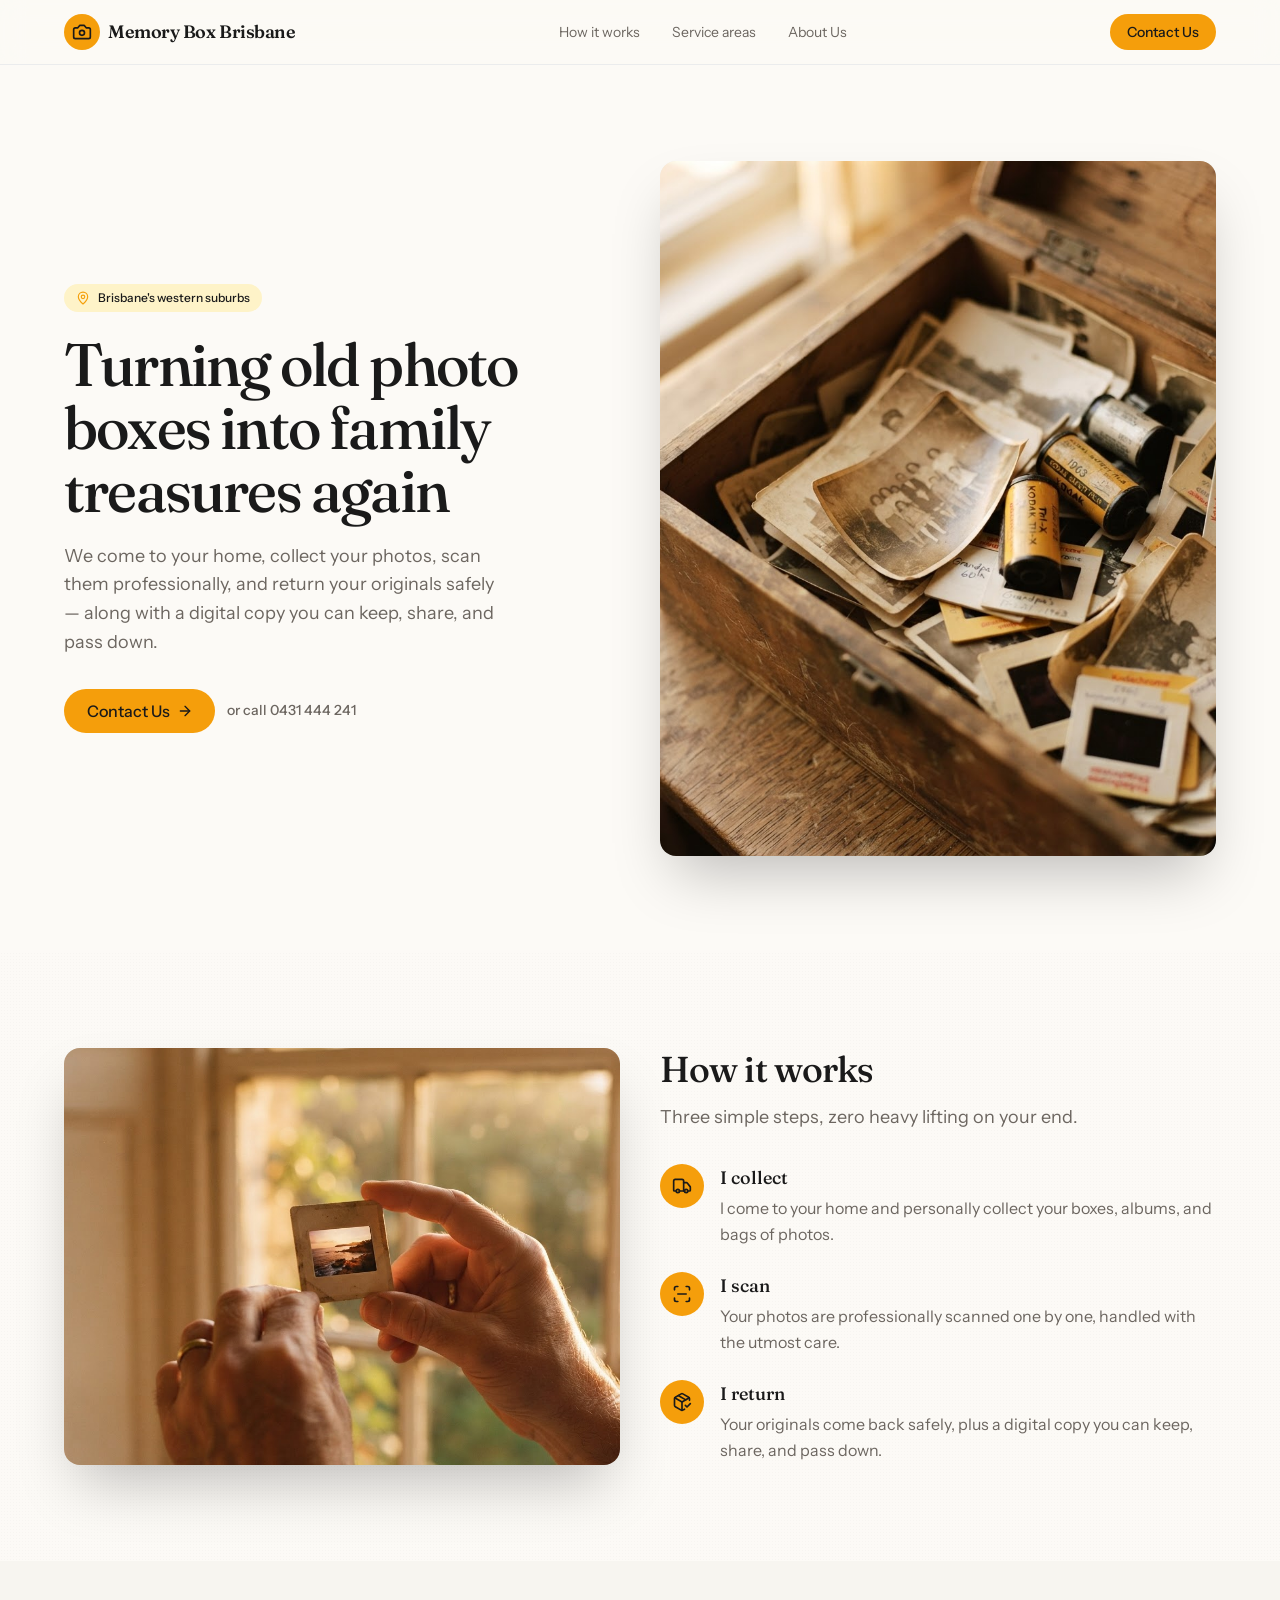
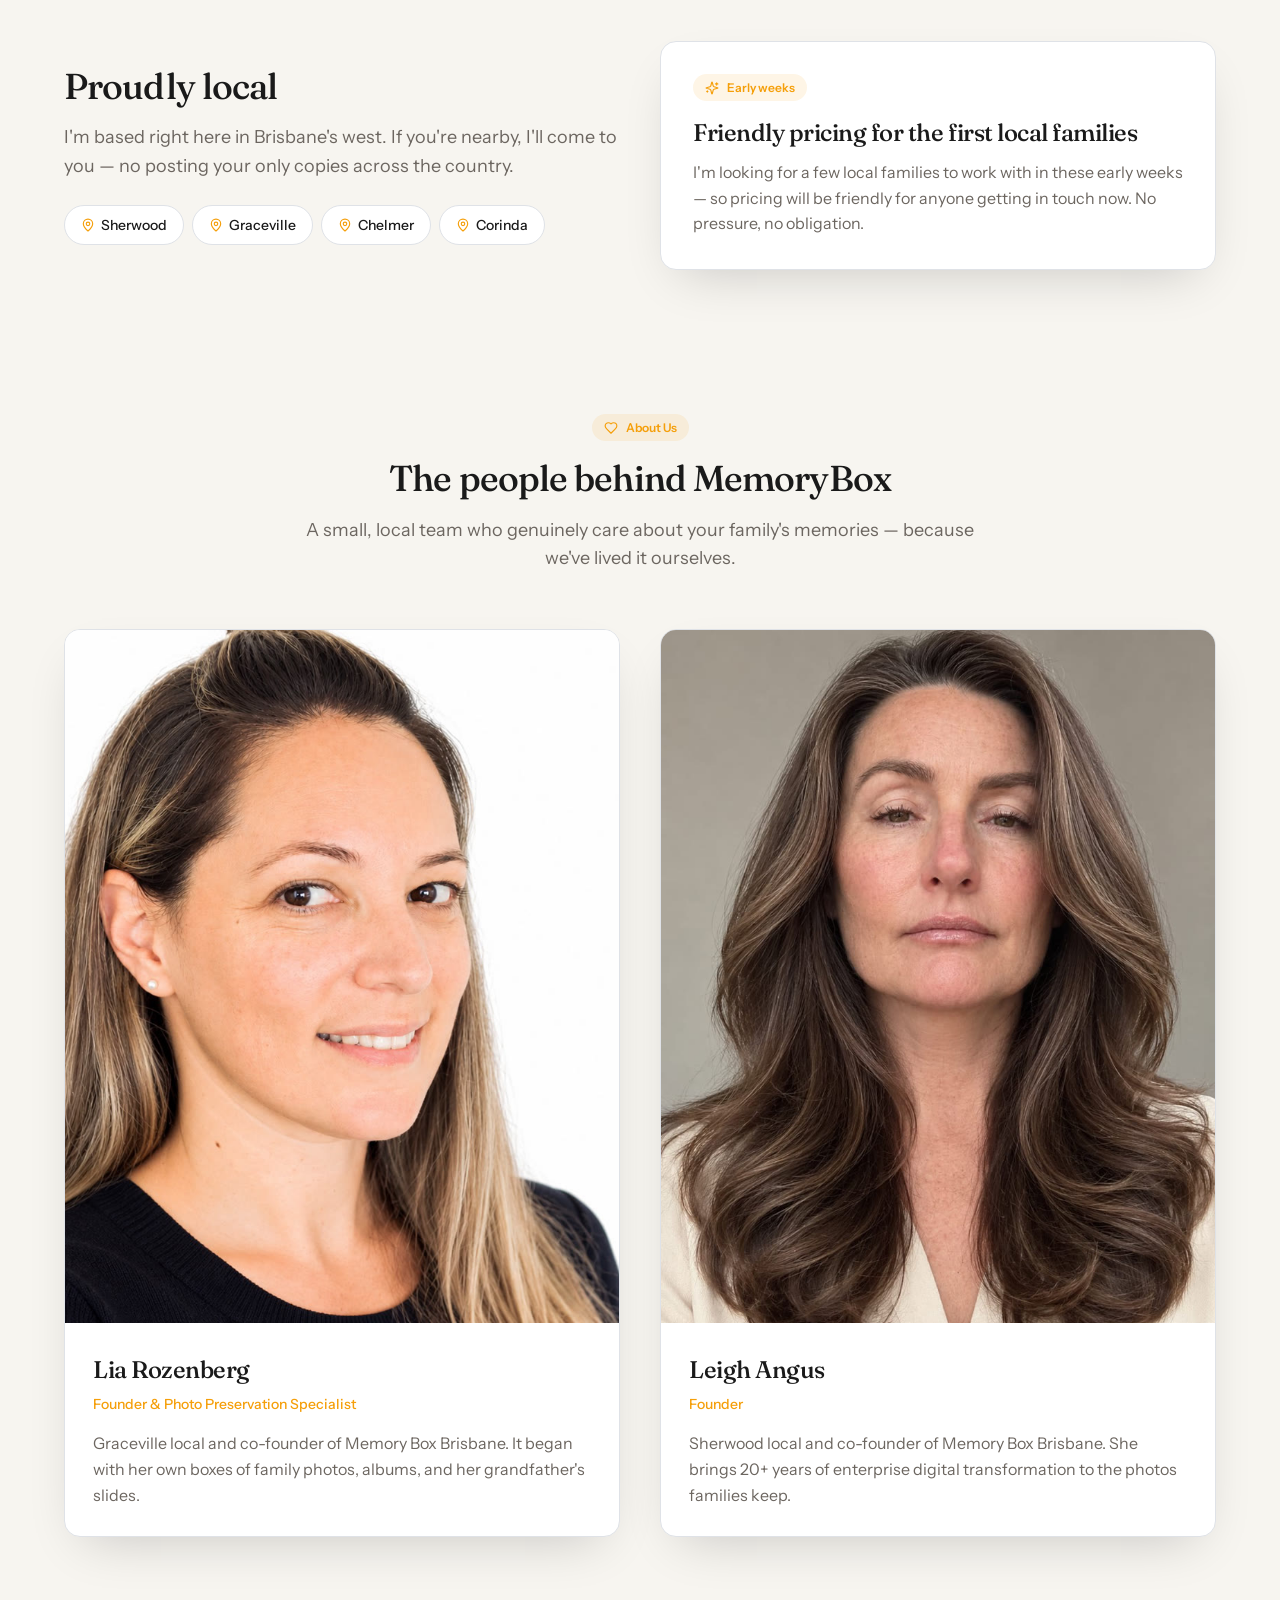
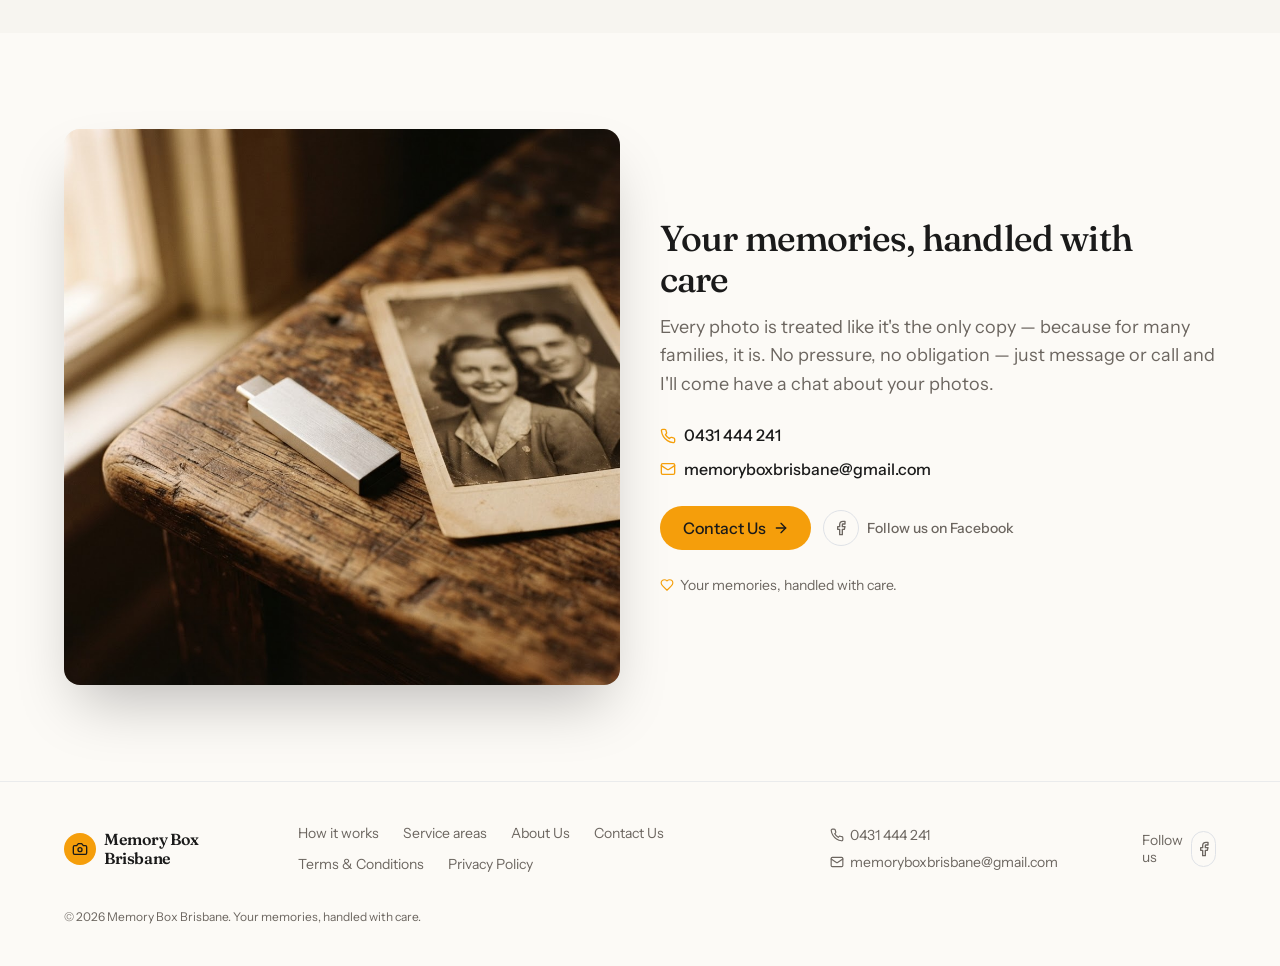
==== index.html @ 3d8a0f03 "Rewrite the founder bios from their earlier stories. Lia stays a Graceville local with her family's " ====
<!DOCTYPE html>
<html lang="en-AU">
<head>
  <meta charset="utf-8">
  <meta name="viewport" content="width=device-width, initial-scale=1">
  <title>Memory Box Brisbane</title>
  <meta name="description" content="Preserve your family history with our professional photo digitisation service. We collect your physical albums and boxes, scan them with care, and return your treasures as high-quality digital files for you to share and pass down.">
  <link rel="canonical" href="https://ofirro1.github.io/memory-box-brisbane/">
  <meta property="og:title" content="Memory Box Brisbane">
  <meta property="og:description" content="Turning old photo boxes into family treasures again. Home collection, professional scanning, and your originals returned safely with a digital copy.">
  <meta property="og:type" content="website">
  <meta property="og:url" content="https://ofirro1.github.io/memory-box-brisbane/">
  <meta property="og:image" content="https://ofirro1.github.io/memory-box-brisbane/images/logo.jpg">
  <meta property="og:site_name" content="Memory Box Brisbane">
  <meta name="twitter:card" content="summary_large_image">
  <meta name="twitter:title" content="Memory Box Brisbane">
  <meta name="twitter:description" content="Turning old photo boxes into family treasures again.">
  <meta name="twitter:image" content="https://ofirro1.github.io/memory-box-brisbane/images/logo.jpg">
  <meta name="theme-color" content="#fbf8f4">
  <link rel="icon" href="images/logo.png" type="image/png">
  <link rel="apple-touch-icon" href="images/logo.png">
  <link rel="preconnect" href="https://fonts.googleapis.com">
  <link rel="preconnect" href="https://fonts.gstatic.com" crossorigin>
  <link href="https://fonts.googleapis.com/css2?family=Fraunces:opsz,wght@9..144,400;9..144,500;9..144,600;9..144,700&family=Instrument+Sans:wght@400;500;600;700&display=swap" rel="stylesheet">
  <link rel="stylesheet" href="css/styles.css">
  <script type="application/ld+json">
  {
    "@context": "https://schema.org",
    "@type": "LocalBusiness",
    "name": "Memory Box Brisbane",
    "description": "Professional photo digitisation with home collection across Brisbane's west.",
    "url": "https://ofirro1.github.io/memory-box-brisbane/",
    "image": "https://ofirro1.github.io/memory-box-brisbane/images/logo.jpg",
    "logo": "https://ofirro1.github.io/memory-box-brisbane/images/logo.png",
    "email": "memoryboxbrisbane@gmail.com",
    "telephone": "+61431444241",
    "areaServed": ["Sherwood", "Graceville", "Chelmer", "Corinda"],
    "address": {
      "@type": "PostalAddress",
      "addressLocality": "Graceville",
      "addressRegion": "QLD",
      "addressCountry": "AU"
    },
    "founder": {
      "@type": "Person",
      "name": "Lia Rozenberg"
    }
  }
  </script>
</head>
<body>
  <a class="skip-link" href="#main">Skip to content</a>
  <header class="site-header">
    <div class="wrap header-inner">
      <a class="brand" href="./">
        <span class="brand-mark">
          <svg class="icon icon-md" aria-hidden="true"><use href="icons.svg#i-camera"></use></svg>
        </span>
        Memory Box Brisbane
      </a>
      <nav class="nav-desktop" aria-label="Primary">
        <a href="#how-it-works">How it works</a>
        <a href="#areas">Service areas</a>
        <a href="#about">About Us</a>
      </nav>
      <div class="header-actions">
        <a class="btn btn-primary btn-sm header-cta" href="mailto:memoryboxbrisbane@gmail.com?subject=I%20want%20to%20know%20more">Contact Us</a>
        <button class="nav-toggle" type="button" data-nav-toggle aria-expanded="false" aria-controls="mobile-nav" aria-label="Toggle menu">
          <svg class="icon icon-md" data-icon-menu aria-hidden="true"><use href="icons.svg#i-menu"></use></svg>
          <svg class="icon icon-md" data-icon-close aria-hidden="true"><use href="icons.svg#i-x"></use></svg>
        </button>
      </div>
    </div>
    <div class="mobile-nav" id="mobile-nav" data-nav-panel hidden>
      <a href="#how-it-works">How it works</a>
      <a href="#areas">Service areas</a>
      <a href="#about">About Us</a>
      <a class="btn btn-primary btn-sm" href="mailto:memoryboxbrisbane@gmail.com?subject=I%20want%20to%20know%20more">
        <svg class="icon" aria-hidden="true"><use href="icons.svg#i-mail"></use></svg>
        Contact Us
      </a>
    </div>
  </header>

  <main id="main">
    <section class="hero">
      <div class="wrap hero-grid">
        <div>
          <span class="pill">
            <svg class="icon icon-xs" aria-hidden="true"><use href="icons.svg#i-mappin"></use></svg>
            Brisbane's western suburbs
          </span>
          <h1>Turning old photo boxes into family treasures again</h1>
          <p class="lede">We come to your home, collect your photos, scan them professionally, and return your originals safely — along with a digital copy you can keep, share, and pass down.</p>
          <div class="inline-actions">
            <a class="btn btn-primary btn-lg" href="mailto:memoryboxbrisbane@gmail.com?subject=I%20want%20to%20know%20more">
              Contact Us
              <svg class="icon" aria-hidden="true"><use href="icons.svg#i-arrowright"></use></svg>
            </a>
            <a class="text-link" href="tel:0431444241">or call 0431 444 241</a>
          </div>
        </div>
        <div class="photo-frame ratio-4-5">
          <img src="images/hero.jpg" alt="A wooden box of vintage photographs bathed in warm morning light" width="1024" height="1280">
        </div>
      </div>
    </section>

    <section class="how" id="how-it-works">
      <div class="wrap split">
        <div class="photo-frame ratio-4-3 how-photo">
          <img src="images/scan.jpg" alt="Hands carefully lifting a 35mm slide toward a sunlit window" width="1024" height="768">
        </div>
        <div class="how-copy">
          <h2 class="section-title">How it works</h2>
          <p class="section-lead">Three simple steps, zero heavy lifting on your end.</p>
          <ol class="steps">
            <li>
              <span class="step-icon"><svg class="icon icon-md" aria-hidden="true"><use href="icons.svg#i-truck"></use></svg></span>
              <div>
                <p class="step-title">I collect</p>
                <p class="step-text">I come to your home and personally collect your boxes, albums, and bags of photos.</p>
              </div>
            </li>
            <li>
              <span class="step-icon"><svg class="icon icon-md" aria-hidden="true"><use href="icons.svg#i-scanline"></use></svg></span>
              <div>
                <p class="step-title">I scan</p>
                <p class="step-text">Your photos are professionally scanned one by one, handled with the utmost care.</p>
              </div>
            </li>
            <li>
              <span class="step-icon"><svg class="icon icon-md" aria-hidden="true"><use href="icons.svg#i-packagecheck"></use></svg></span>
              <div>
                <p class="step-title">I return</p>
                <p class="step-text">Your originals come back safely, plus a digital copy you can keep, share, and pass down.</p>
              </div>
            </li>
          </ol>
        </div>
      </div>
    </section>

    <section class="band" id="areas">
      <div class="wrap local-grid">
        <div class="local-copy">
          <h2 class="section-title">Proudly local</h2>
          <p class="section-lead">I'm based right here in Brisbane's west. If you're nearby, I'll come to you — no posting your only copies across the country.</p>
          <div class="chips">
            <span class="chip"><svg class="icon icon-xs" aria-hidden="true"><use href="icons.svg#i-mappin"></use></svg> Sherwood</span>
            <span class="chip"><svg class="icon icon-xs" aria-hidden="true"><use href="icons.svg#i-mappin"></use></svg> Graceville</span>
            <span class="chip"><svg class="icon icon-xs" aria-hidden="true"><use href="icons.svg#i-mappin"></use></svg> Chelmer</span>
            <span class="chip"><svg class="icon icon-xs" aria-hidden="true"><use href="icons.svg#i-mappin"></use></svg> Corinda</span>
          </div>
        </div>
        <aside class="price-card">
          <span class="pill pill-soft">
            <svg class="icon icon-xs" aria-hidden="true"><use href="icons.svg#i-sparkles"></use></svg>
            Early weeks
          </span>
          <h3>Friendly pricing for the first local families</h3>
          <p>I'm looking for a few local families to work with in these early weeks — so pricing will be friendly for anyone getting in touch now. No pressure, no obligation.</p>
        </aside>
      </div>
    </section>

    <section class="band about" id="about">
      <div class="wrap">
        <div class="about-intro">
          <span class="pill pill-soft">
            <svg class="icon icon-xs" aria-hidden="true"><use href="icons.svg#i-heart"></use></svg>
            About Us
          </span>
          <h2 class="section-title">The people behind MemoryBox</h2>
          <p class="section-lead">A small, local team who genuinely care about your family's memories — because we've lived it ourselves.</p>
        </div>
        <div class="team">
          <article class="person">
            <div class="person-photo">
              <img src="images/lia.jpg" alt="Portrait of Lia Rozenberg" width="1200" height="912">
            </div>
            <div class="person-body">
              <h3>Lia Rozenberg</h3>
              <p class="person-role">Founder &amp; Photo Preservation Specialist</p>
              <div class="person-bio">
                <p>Graceville local and co-founder of Memory Box Brisbane. It began with her own boxes of family photos, albums, and her grandfather's slides.</p>
              </div>
            </div>
          </article>
          <article class="person">
            <div class="person-photo">
              <img src="images/leigh.jpg" alt="Portrait of Leigh Angus" width="800" height="1067">
            </div>
            <div class="person-body">
              <h3>Leigh Angus</h3>
              <p class="person-role">Founder</p>
              <div class="person-bio">
                <p>Sherwood local and co-founder of Memory Box Brisbane. She brings 20+ years of enterprise digital transformation to the photos families keep.</p>
              </div>
            </div>
          </article>
        </div>
      </div>
    </section>

    <section class="contact" id="contact">
      <div class="wrap split">
        <div class="photo-frame ratio-1 how-photo">
          <img src="images/usb.jpg" alt="A modern USB drive resting beside an old black-and-white portrait" width="1024" height="1024">
        </div>
        <div class="how-copy">
          <h2 class="section-title">Your memories, handled with care</h2>
          <p class="section-lead">Every photo is treated like it's the only copy — because for many families, it is. No pressure, no obligation — just message or call and I'll come have a chat about your photos.</p>
          <div class="contact-lines">
            <a href="tel:0431444241">
              <svg class="icon" aria-hidden="true"><use href="icons.svg#i-phone"></use></svg>
              0431 444 241
            </a>
            <a href="mailto:memoryboxbrisbane@gmail.com?subject=I%20want%20to%20know%20more">
              <svg class="icon" aria-hidden="true"><use href="icons.svg#i-mail"></use></svg>
              memoryboxbrisbane@gmail.com
            </a>
          </div>
          <div class="inline-actions contact-actions">
            <a class="btn btn-primary btn-lg" href="mailto:memoryboxbrisbane@gmail.com?subject=I%20want%20to%20know%20more">
              Contact Us
              <svg class="icon" aria-hidden="true"><use href="icons.svg#i-arrowright"></use></svg>
            </a>
            <a class="fb-link" href="https://www.facebook.com/profile.php?id=61593929076750" target="_blank" rel="noopener noreferrer">
              <span class="icon-btn" aria-hidden="true">
                <svg class="icon" aria-hidden="true"><use href="icons.svg#i-facebook"></use></svg>
              </span>
              Follow us on Facebook
            </a>
          </div>
          <p class="fine">
            <svg class="icon icon-xs" aria-hidden="true"><use href="icons.svg#i-heart"></use></svg>
            Your memories, handled with care.
          </p>
        </div>
      </div>
    </section>
  </main>

  <footer class="site-footer">
    <div class="wrap">
      <div class="footer-row">
        <a class="brand footer-brand" href="./">
          <span class="brand-mark sm">
            <svg class="icon" aria-hidden="true"><use href="icons.svg#i-camera"></use></svg>
          </span>
          <span class="brand-name">Memory Box Brisbane</span>
        </a>
        <nav class="footer-links" aria-label="Footer">
          <a href="#how-it-works">How it works</a>
          <a href="#areas">Service areas</a>
          <a href="#about">About Us</a>
          <a href="mailto:memoryboxbrisbane@gmail.com?subject=I%20want%20to%20know%20more">Contact Us</a>
          <a href="terms/">Terms &amp; Conditions</a>
          <a href="privacy/">Privacy Policy</a>
        </nav>
        <div class="footer-contact">
          <a href="tel:0431444241">
            <svg class="icon icon-xs" aria-hidden="true"><use href="icons.svg#i-phone"></use></svg>
            0431 444 241
          </a>
          <a href="mailto:memoryboxbrisbane@gmail.com?subject=I%20want%20to%20know%20more">
            <svg class="icon icon-xs" aria-hidden="true"><use href="icons.svg#i-mail"></use></svg>
            memoryboxbrisbane@gmail.com
          </a>
        </div>
        <div class="follow">
          <span>Follow us</span>
          <a class="icon-btn" href="https://www.facebook.com/profile.php?id=61593929076750" target="_blank" rel="noopener noreferrer" aria-label="Follow us on Facebook">
            <svg class="icon" aria-hidden="true"><use href="icons.svg#i-facebook"></use></svg>
          </a>
        </div>
      </div>
      <p class="copy">© <span id="year">2026</span> Memory Box Brisbane. Your memories, handled with care.</p>
    </div>
  </footer>

  <div class="mobile-bar">
    <div class="mobile-bar-inner">
      <a class="btn btn-call" href="tel:0431444241">
        <svg class="icon" aria-hidden="true"><use href="icons.svg#i-phone"></use></svg>
        Call
      </a>
      <a class="btn btn-primary" href="mailto:memoryboxbrisbane@gmail.com?subject=I%20want%20to%20know%20more">
        <svg class="icon" aria-hidden="true"><use href="icons.svg#i-mail"></use></svg>
        Contact Us
      </a>
    </div>
  </div>
  <script src="js/site.js"></script>
  <script>
    document.getElementById("year").textContent = new Date().getFullYear();
  </script>
</body>
</html>
---- css/styles.css ----
/* Memory Box Brisbane — static styles matched to the live site tokens. */

:root {
  --background: 40 33% 97.6%;
  --foreground: 0 0% 10%;
  --card: 0 0% 100%;
  --card-foreground: 0 0% 10%;
  --primary: 38 92% 50%;
  --primary-foreground: 0 0% 10%;
  --secondary: 40 25% 93%;
  --secondary-foreground: 0 0% 10%;
  --muted: 40 25% 93%;
  --muted-foreground: 30 6% 40%;
  --accent: 48 96% 89%;
  --accent-foreground: 0 0% 10%;
  --border: 220 14% 89%;
  --input: 220 14% 89%;
  --ring: 38 92% 50%;
  --radius: 0.75rem;
  --font-heading: "Fraunces", ui-serif, Georgia, serif;
  --font-body: "Instrument Sans", ui-sans-serif, system-ui, sans-serif;
  --shadow-photo: 0 30px 60px -15px rgba(0, 0, 0, 0.25);
  --shadow-card: 0 20px 50px -20px rgba(0, 0, 0, 0.2);
  --header-h: 4rem;
  --bar-h: 4.25rem;
  color-scheme: light;
}

*,
*::before,
*::after {
  box-sizing: border-box;
}

[hidden] {
  display: none !important;
}

html {
  scroll-behavior: smooth;
}

body {
  margin: 0;
  min-height: 100vh;
  background: #fcfaf6;
  color: hsl(var(--foreground));
  font-family: var(--font-body);
  font-size: 1rem;
  line-height: 1.6;
  -webkit-font-smoothing: antialiased;
  text-rendering: optimizeLegibility;
}

img {
  max-width: 100%;
  display: block;
}

button,
input,
select,
textarea {
  font: inherit;
  color: inherit;
}

a {
  color: inherit;
}

h1,
h2,
h3,
p {
  margin: 0;
}

.skip-link {
  position: absolute;
  left: 1rem;
  top: -4rem;
  z-index: 80;
  background: hsl(var(--primary));
  color: hsl(var(--primary-foreground));
  padding: 0.5rem 1rem;
  border-radius: 999px;
  text-decoration: none;
}

.skip-link:focus {
  top: 0.75rem;
}

.wrap {
  width: min(72rem, calc(100% - 2.5rem));
  margin-inline: auto;
}

.wrap-narrow {
  width: min(42rem, calc(100% - 2.5rem));
  margin-inline: auto;
}

.wrap-legal {
  width: min(48rem, calc(100% - 2.5rem));
  margin-inline: auto;
}

.heading {
  font-family: var(--font-heading);
  font-weight: 500;
  letter-spacing: -0.025em;
  line-height: 1.15;
}

.muted {
  color: hsl(var(--muted-foreground));
}

.icon {
  width: 1rem;
  height: 1rem;
  display: block;
  flex: none;
  overflow: visible;
}

.icon-xs { width: 0.875rem; height: 0.875rem; }
.icon-sm { width: 1rem; height: 1rem; }
.icon-md { width: 1.25rem; height: 1.25rem; }

/* Header */

.site-header {
  position: sticky;
  top: 0;
  z-index: 40;
  border-bottom: 1px solid hsl(var(--border) / 0.6);
  background: rgba(252, 250, 246, 0.8);
  backdrop-filter: blur(12px);
  -webkit-backdrop-filter: blur(12px);
}

.header-inner {
  height: var(--header-h);
  display: flex;
  align-items: center;
  justify-content: space-between;
  gap: 1rem;
}

.brand {
  display: inline-flex;
  align-items: center;
  gap: 0.5rem;
  text-decoration: none;
  font-family: var(--font-heading);
  font-weight: 600;
  letter-spacing: -0.025em;
  font-size: 1.125rem;
  line-height: 1;
}

.brand-mark {
  width: 2.25rem;
  height: 2.25rem;
  border-radius: 999px;
  background: #f59e0b;
  color: #1a1a1a;
  display: inline-flex;
  align-items: center;
  justify-content: center;
}

.brand-mark.sm {
  width: 2rem;
  height: 2rem;
}

.nav-desktop {
  display: none;
  align-items: center;
  gap: 2rem;
}

.nav-desktop a,
.footer-links a {
  color: hsl(var(--muted-foreground));
  text-decoration: none;
  font-size: 0.875rem;
  transition: color 0.15s ease;
}

.nav-desktop a:hover,
.footer-links a:hover,
.text-link:hover {
  color: hsl(var(--foreground));
}

.header-actions {
  display: flex;
  align-items: center;
  gap: 0.5rem;
}

.nav-toggle {
  display: inline-flex;
  align-items: center;
  justify-content: center;
  width: 2.5rem;
  height: 2.5rem;
  border: 0;
  background: transparent;
  padding: 0;
  cursor: pointer;
  border-radius: 999px;
}

.nav-toggle:hover {
  background: hsl(var(--secondary));
}

.mobile-nav {
  display: none;
  border-top: 1px solid hsl(var(--border) / 0.6);
  background: #fcfaf6;
  padding: 1rem 1.25rem 1.15rem;
}

.mobile-nav.is-open {
  display: block;
}

.nav-toggle [data-icon-close] {
  display: none;
}

.nav-toggle.is-open [data-icon-menu] {
  display: none;
}

.nav-toggle.is-open [data-icon-close] {
  display: block;
}

.mobile-nav a {
  display: block;
  text-decoration: none;
  font-size: 0.875rem;
  padding: 0.45rem 0;
}

.mobile-nav a.btn {
  display: inline-flex;
  margin-top: 0.35rem;
}

.mobile-nav .btn {
  width: 100%;
  margin-top: 0.55rem;
}

/* Buttons */

.btn {
  display: inline-flex;
  align-items: center;
  justify-content: center;
  gap: 0.45rem;
  border: 1px solid transparent;
  border-radius: 999px;
  text-decoration: none;
  cursor: pointer;
  font-weight: 500;
  line-height: 1;
  white-space: nowrap;
  transition: background-color 0.15s ease, color 0.15s ease, border-color 0.15s ease, opacity 0.15s ease;
}

.btn:focus-visible,
.nav-toggle:focus-visible,
.choice:focus-visible,
.field input:focus-visible,
.field select:focus-visible,
.field textarea:focus-visible,
.text-link:focus-visible,
.icon-btn:focus-visible {
  outline: 2px solid hsl(var(--ring));
  outline-offset: 2px;
}

.btn-primary {
  background: #f59e0b;
  color: #1a1a1a;
}

.btn-primary:hover {
  background: #e8940a;
}

.btn-ghost {
  background: transparent;
  color: hsl(var(--foreground));
}

.btn-ghost:hover {
  background: hsl(var(--accent));
}

.btn-outline {
  background: hsl(var(--card));
  border-color: hsl(var(--border));
}

.btn-outline:hover {
  background: hsl(var(--accent));
}

.btn-sm {
  height: 2.25rem;
  padding: 0 1rem;
  font-size: 0.875rem;
}

.btn-lg {
  height: 3rem;
  padding: 0 1.75rem;
  font-size: 1rem;
}

.btn:disabled {
  opacity: 0.5;
  cursor: not-allowed;
}

.btn-primary:disabled {
  opacity: 1;
  background: #f6d48b;
  color: rgba(26, 26, 26, 0.55);
}

.header-cta {
  display: none;
}

.text-link {
  color: hsl(var(--muted-foreground));
  font-size: 0.875rem;
  font-weight: 500;
  text-decoration: none;
}

.text-link:hover {
  color: hsl(var(--foreground));
}

.inline-actions {
  display: flex;
  flex-wrap: wrap;
  align-items: center;
  gap: 0.75rem;
}

/* Hero */

.hero {
  padding: 4rem 0;
}

.hero-grid,
.split {
  display: grid;
  grid-template-columns: 1fr;
  gap: 2.5rem;
  align-items: center;
}

.hero h1 {
  margin-top: 1.25rem;
  font-family: var(--font-heading);
  font-weight: 500;
  font-size: 2.25rem;
  line-height: 1.05;
  letter-spacing: -0.03em;
  text-wrap: balance;
}

.lede {
  margin-top: 1.25rem;
  max-width: 28rem;
  font-size: 1.125rem;
  color: hsl(var(--muted-foreground));
}

.hero .inline-actions {
  margin-top: 2rem;
}

.hero .btn-lg,
.contact .btn-lg {
  height: 2.75rem;
  padding: 0 1.35rem;
  font-size: 1rem;
}

.contact .section-title {
  max-width: 13.15em;
}

.pill {
  display: inline-flex;
  align-items: center;
  gap: 0.5rem;
  border-radius: 999px;
  background: hsl(var(--accent));
  color: hsl(var(--accent-foreground));
  padding: 0.25rem 0.75rem;
  font-size: 0.75rem;
  font-weight: 500;
}

.pill .icon {
  color: hsl(var(--primary));
}

.pill-soft {
  background: hsl(var(--primary) / 0.1);
  color: hsl(var(--primary));
  font-weight: 600;
}

.photo-frame {
  overflow: hidden;
  border-radius: 1rem;
  box-shadow: var(--shadow-photo);
  background: hsl(var(--secondary));
}

.photo-frame img {
  width: 100%;
  height: 100%;
  object-fit: cover;
}

.ratio-4-5 { aspect-ratio: 4 / 5; }
.ratio-4-3 { aspect-ratio: 4 / 3; }
.ratio-1 { aspect-ratio: 1; }

/* How it works */

.how {
  position: relative;
  padding: 4rem 0;
}

.how::before {
  content: "";
  pointer-events: none;
  position: absolute;
  inset: 0;
  opacity: 0.5;
  background-image: radial-gradient(#0000000a 1px, transparent 1px);
  background-size: 3px 3px;
}

.how .wrap,
.band .wrap,
.contact .wrap {
  position: relative;
}

.section-title {
  font-family: var(--font-heading);
  font-weight: 500;
  letter-spacing: -0.025em;
  font-size: 1.875rem;
  line-height: 1.15;
}

.section-lead {
  margin-top: 0.75rem;
  font-size: 1.125rem;
  color: hsl(var(--muted-foreground));
}

.steps {
  list-style: none;
  margin: 2rem 0 0;
  padding: 0;
  display: grid;
  gap: 1.5rem;
}

.steps li {
  display: flex;
  gap: 1rem;
}

.step-icon {
  width: 2.75rem;
  height: 2.75rem;
  flex: none;
  border-radius: 999px;
  background: #f59e0b;
  color: #1a1a1a;
  display: inline-flex;
  align-items: center;
  justify-content: center;
}

.step-title {
  font-family: var(--font-heading);
  font-size: 1.125rem;
  font-weight: 500;
}

.step-text {
  margin-top: 0.25rem;
  color: hsl(var(--muted-foreground));
}

/* Local + about share the warm band */

.band {
  background: #f7f5f0;
  padding: 4rem 0;
}

.local-grid {
  display: grid;
  gap: 2.5rem;
  align-items: center;
}

.local-copy .section-lead {
  margin-top: 1rem;
}

.chips {
  display: flex;
  flex-wrap: wrap;
  gap: 0.5rem;
  margin-top: 1.5rem;
}

.chip {
  display: inline-flex;
  align-items: center;
  gap: 0.375rem;
  border-radius: 999px;
  border: 1px solid hsl(var(--border));
  background: hsl(var(--card));
  padding: 0.5rem 1rem;
  font-size: 0.875rem;
  font-weight: 500;
}

.chip .icon {
  color: hsl(var(--primary));
}

.price-card {
  border-radius: 1rem;
  border: 1px solid hsl(var(--border));
  background: hsl(var(--card));
  padding: 2rem;
  box-shadow: var(--shadow-card);
}

.price-card h3 {
  margin-top: 1rem;
  font-family: var(--font-heading);
  font-weight: 500;
  font-size: 1.5rem;
  letter-spacing: -0.02em;
  line-height: 1.25;
}

.price-card p {
  margin-top: 0.75rem;
  color: hsl(var(--muted-foreground));
}

.choice {
  position: relative;
}

.choice input[type="radio"] {
  position: absolute;
  opacity: 0;
  width: 1px;
  height: 1px;
  margin: 0;
}

.choice-check .icon {
  opacity: 0;
}

.choice.is-selected .choice-check .icon {
  opacity: 1;
}

.about-intro {
  max-width: 42rem;
  margin: 0 auto;
  text-align: center;
}

.about-intro .section-title {
  margin-top: 1rem;
}

.about-intro .section-lead {
  margin-top: 1rem;
}

.team {
  margin-top: 3.5rem;
  display: grid;
  gap: 2.5rem;
}

.person {
  display: flex;
  flex-direction: column;
  overflow: hidden;
  border-radius: 1rem;
  border: 1px solid hsl(var(--border));
  background: hsl(var(--card));
  box-shadow: var(--shadow-card);
}

.person-photo {
  position: relative;
  overflow: hidden;
}

.person-photo img {
  width: 100%;
  height: 100%;
  object-fit: cover;
  aspect-ratio: 4 / 5;
}

.person-tag {
  position: absolute;
  left: 1rem;
  top: 1rem;
  display: inline-flex;
  align-items: center;
  gap: 0.375rem;
  border-radius: 999px;
  background: hsl(var(--background) / 0.9);
  backdrop-filter: blur(6px);
  padding: 0.25rem 0.75rem;
  font-size: 0.75rem;
  font-weight: 600;
}

.person-tag .icon {
  color: hsl(var(--primary));
}

.person-body {
  padding: 1.75rem;
  display: flex;
  flex-direction: column;
  flex: 1;
}

.person-body h3 {
  font-family: var(--font-heading);
  font-size: 1.5rem;
  font-weight: 500;
  letter-spacing: -0.02em;
}

.person-role {
  margin-top: 0.25rem;
  font-size: 0.875rem;
  font-weight: 500;
  color: hsl(var(--primary));
}

.person-bio {
  margin-top: 1rem;
  display: grid;
  gap: 0.75rem;
}

.person-bio p {
  color: hsl(var(--muted-foreground));
}

/* Contact */

.contact {
  padding: 4rem 0;
}

.contact-lines {
  margin-top: 1.5rem;
  display: grid;
  gap: 0.5rem;
}

.contact-lines a {
  display: inline-flex;
  align-items: center;
  gap: 0.5rem;
  text-decoration: none;
  font-weight: 500;
}

.contact-lines a:hover {
  color: hsl(var(--primary));
}

.contact-lines .icon,
.contact-aside .icon,
.fine .icon {
  color: hsl(var(--primary));
}

.contact-actions {
  margin-top: 1.5rem;
}

.fb-link {
  display: inline-flex;
  align-items: center;
  gap: 0.5rem;
  color: hsl(var(--muted-foreground));
  text-decoration: none;
  font-size: 0.875rem;
  font-weight: 500;
}

.fb-link:hover {
  color: hsl(var(--primary));
}

.icon-btn {
  width: 2.25rem;
  height: 2.25rem;
  border-radius: 999px;
  border: 1px solid hsl(var(--border));
  display: inline-flex;
  align-items: center;
  justify-content: center;
  color: hsl(var(--muted-foreground));
  text-decoration: none;
  transition: background-color 0.15s ease, color 0.15s ease, border-color 0.15s ease;
}

.fb-link:hover .icon-btn,
.icon-btn:hover {
  border-color: hsl(var(--primary));
  background: hsl(var(--primary));
  color: hsl(var(--primary-foreground));
}

.fine {
  margin-top: 1.5rem;
  display: flex;
  align-items: center;
  gap: 0.375rem;
  font-size: 0.875rem;
  color: hsl(var(--muted-foreground));
}

/* Footer */

.site-footer {
  border-top: 1px solid hsl(var(--border) / 0.6);
  background: #fcfaf6;
  padding: 2.5rem 0 1.5rem;
}

.footer-row {
  display: flex;
  flex-direction: column;
  align-items: flex-start;
  gap: 1.5rem;
}

.footer-links {
  display: flex;
  flex-wrap: wrap;
  gap: 0.5rem 1.5rem;
}

.footer-contact {
  display: grid;
  gap: 0.25rem;
}

.footer-contact a {
  display: inline-flex;
  align-items: center;
  gap: 0.375rem;
  color: hsl(var(--muted-foreground));
  text-decoration: none;
  font-size: 0.875rem;
}

.footer-contact a:hover {
  color: hsl(var(--foreground));
}

.follow {
  display: flex;
  align-items: center;
  gap: 0.5rem;
  color: hsl(var(--muted-foreground));
  font-size: 0.875rem;
}

.copy {
  margin-top: 2rem;
  font-size: 0.75rem;
  color: hsl(var(--muted-foreground));
}

.brand.footer-brand {
  font-size: 1rem;
  align-items: center;
  line-height: 1.15;
}

.brand-name {
  display: block;
  max-width: 6.85rem;
}

/* Mobile call bar */

.mobile-bar {
  position: fixed;
  left: 0;
  right: 0;
  bottom: 0;
  z-index: 30;
  border-top: 1px solid hsl(var(--border) / 0.6);
  background: rgba(252, 250, 246, 0.85);
  backdrop-filter: blur(12px);
  -webkit-backdrop-filter: blur(12px);
  padding: 0.75rem 1rem;
}

.mobile-bar-inner {
  display: flex;
  gap: 0.5rem;
}

.mobile-bar .btn {
  flex: 1;
  height: 2.5rem;
  font-size: 0.875rem;
}

.btn-call {
  background: transparent;
  border-color: hsl(var(--border));
}

.btn-call .icon {
  color: hsl(var(--primary));
}

main {
  padding-bottom: calc(var(--bar-h) + 0.5rem);
}

.site-footer {
  margin-bottom: var(--bar-h);
}

/* Legal */

.legal {
  padding: 4rem 0 5rem;
}

.back-link {
  display: inline-flex;
  align-items: center;
  gap: 0.5rem;
  margin-bottom: 2rem;
  color: hsl(var(--muted-foreground));
  text-decoration: none;
  font-size: 0.875rem;
}

.back-link:hover {
  color: hsl(var(--foreground));
}

.legal h1 {
  font-family: var(--font-heading);
  font-weight: 600;
  font-size: 2.25rem;
  letter-spacing: -0.03em;
  line-height: 1.15;
}

.updated {
  margin-top: 0.5rem;
  font-size: 0.875rem;
  color: hsl(var(--muted-foreground));
}

.legal-body {
  margin-top: 2.5rem;
  display: grid;
  gap: 2rem;
  font-size: 0.875rem;
  line-height: 1.7;
  color: hsl(var(--muted-foreground));
}

.legal-body h2 {
  font-family: var(--font-heading);
  font-size: 1.25rem;
  font-weight: 600;
  color: hsl(var(--foreground));
  letter-spacing: -0.02em;
}

.legal-body p,
.legal-body li {
  margin-top: 0.5rem;
}

.legal-body ul {
  margin: 0.5rem 0 0;
  padding-left: 1.25rem;
}

.legal-body a {
  color: #e8940a;
  font-weight: 500;
  text-decoration: none;
}

.legal-body a:hover {
  text-decoration: underline;
}

/* Quote */

.quote {
  padding: 3rem 0 4.5rem;
}

.quote-intro {
  text-align: center;
}

.quote-intro h1 {
  font-family: var(--font-heading);
  font-weight: 500;
  font-size: 1.875rem;
  letter-spacing: -0.025em;
}

.quote-intro p {
  margin-top: 0.75rem;
  color: hsl(var(--muted-foreground));
}

.quote-card {
  margin-top: 2rem;
}

.progress-meta {
  display: flex;
  justify-content: space-between;
  margin-bottom: 0.5rem;
  font-size: 0.75rem;
  color: hsl(var(--muted-foreground));
}

.progress-bars {
  display: flex;
  gap: 0.375rem;
}

.progress-bars span {
  height: 0.375rem;
  flex: 1;
  border-radius: 999px;
  background: hsl(var(--border));
  transition: background-color 0.4s ease;
}

.progress-bars span.is-on {
  background: hsl(var(--primary));
}

.step {
  min-height: 20rem;
  margin-top: 1.5rem;
}

.step h2 {
  font-family: var(--font-heading);
  font-weight: 500;
  font-size: 1.5rem;
}

.step .hint {
  margin-top: 0.25rem;
  font-size: 0.875rem;
  color: hsl(var(--muted-foreground));
}

.choices {
  margin-top: 1.25rem;
  display: grid;
  gap: 0.75rem;
}

.choice {
  width: 100%;
  display: flex;
  align-items: center;
  gap: 0.75rem;
  text-align: left;
  border-radius: 1rem;
  border: 1px solid hsl(var(--border));
  background: hsl(var(--card));
  padding: 1rem;
  cursor: pointer;
  transition: border-color 0.2s ease, background-color 0.2s ease, box-shadow 0.2s ease;
}

.choice:hover {
  border-color: hsl(var(--primary) / 0.5);
  background: hsl(var(--accent) / 0.4);
}

.choice.is-selected {
  border-color: hsl(var(--primary));
  background: hsl(var(--accent));
  box-shadow: 0 8px 30px -12px rgba(245, 158, 11, 0.45);
}

.choice-icon {
  width: 2.5rem;
  height: 2.5rem;
  flex: none;
  border-radius: 0.75rem;
  display: inline-flex;
  align-items: center;
  justify-content: center;
  background: hsl(var(--secondary));
  color: hsl(var(--muted-foreground));
}

.choice.is-selected .choice-icon {
  background: hsl(var(--primary));
  color: hsl(var(--primary-foreground));
}

.choice-copy {
  flex: 1;
  min-width: 0;
}

.choice-copy strong {
  display: block;
  font-weight: 500;
}

.choice-copy span {
  display: block;
  margin-top: 0.125rem;
  font-size: 0.875rem;
  color: hsl(var(--muted-foreground));
  font-weight: 400;
}

.choice-check {
  width: 1.25rem;
  height: 1.25rem;
  border-radius: 999px;
  border: 1px solid hsl(var(--border));
  display: inline-flex;
  align-items: center;
  justify-content: center;
  flex: none;
}

.choice.is-selected .choice-check {
  border-color: hsl(var(--primary));
  background: hsl(var(--primary));
  color: hsl(var(--primary-foreground));
}

.fields {
  margin-top: 1.25rem;
  display: grid;
  gap: 1rem;
}

.field-row {
  display: grid;
  gap: 1rem;
}

.field label {
  display: block;
  margin-bottom: 0.5rem;
  font-size: 0.875rem;
  font-weight: 500;
}

.field input,
.field select,
.field textarea {
  width: 100%;
  border-radius: 0.75rem;
  border: 1px solid hsl(var(--input));
  background: transparent;
  box-shadow: 0 1px 2px rgba(0, 0, 0, 0.04);
  padding: 0 0.75rem;
  height: 3rem;
}

.field textarea {
  height: auto;
  padding: 0.75rem;
  resize: vertical;
}

.review {
  margin-top: 1.25rem;
  border: 1px solid hsl(var(--border));
  border-radius: 1rem;
  background: hsl(var(--card));
  overflow: hidden;
}

.review div {
  display: flex;
  justify-content: space-between;
  gap: 1rem;
  padding: 0.75rem 1rem;
  border-top: 1px solid hsl(var(--border));
}

.review div:first-child {
  border-top: 0;
}

.review dt {
  font-size: 0.875rem;
  color: hsl(var(--muted-foreground));
}

.review dd {
  margin: 0;
  font-size: 0.875rem;
  font-weight: 500;
  text-align: right;
}

.wizard-nav {
  margin-top: 2rem;
  display: flex;
  align-items: center;
  justify-content: space-between;
  gap: 0.75rem;
}

.estimate {
  margin-top: 2rem;
}

.estimate-hero {
  text-align: center;
}

.plan-card {
  margin-top: 2rem;
  border-radius: 1.5rem;
  border: 1px solid hsl(var(--border));
  background: hsl(var(--card));
  padding: 2rem 1.25rem;
  text-align: center;
  box-shadow: 0 20px 60px -25px rgba(0, 0, 0, 0.25);
}

.plan-kicker {
  font-size: 0.875rem;
  color: hsl(var(--muted-foreground));
}

.plan-price {
  margin-top: 0.5rem;
  font-family: var(--font-heading);
  font-weight: 600;
  font-size: clamp(2.6rem, 8vw, 3.75rem);
  letter-spacing: -0.03em;
  line-height: 1;
}

.discount-badge {
  margin-top: 1rem;
  display: inline-flex;
  align-items: center;
  gap: 0.5rem;
  border-radius: 999px;
  background: hsl(var(--primary));
  color: hsl(var(--primary-foreground));
  padding: 0.5rem 1.25rem;
  font-size: 1rem;
  font-weight: 700;
  box-shadow: 0 1px 2px rgba(0, 0, 0, 0.06);
}

.plan-note {
  margin-top: 0.75rem;
  font-size: 0.875rem;
  color: hsl(var(--muted-foreground));
}

.plan-meta {
  margin-top: 1.25rem;
  display: flex;
  flex-wrap: wrap;
  justify-content: center;
  gap: 0.25rem 0.5rem;
  font-size: 0.75rem;
  color: hsl(var(--muted-foreground));
}

.accept-panel,
.paid-panel {
  margin-top: 2rem;
  border-radius: 1.5rem;
  border: 1px solid hsl(var(--border));
  background: color-mix(in hsl, hsl(var(--secondary)) 40%, hsl(var(--background)));
  padding: 1.5rem 1.25rem 1.75rem;
  text-align: left;
}

.accept-panel h2,
.bank-card h3,
.next-card h3 {
  font-family: var(--font-heading);
  font-weight: 500;
  font-size: 1.25rem;
}

.accept-panel > p,
.bank-card > p,
.next-card > p {
  margin-top: 0.5rem;
  font-size: 0.875rem;
  color: hsl(var(--muted-foreground));
}

.deposit-row {
  margin-top: 1rem;
  display: flex;
  align-items: center;
  gap: 0.75rem;
  border-radius: 1rem;
  border: 1px solid hsl(var(--border));
  background: hsl(var(--card));
  padding: 1rem;
  font-size: 0.875rem;
  color: hsl(var(--muted-foreground));
}

.deposit-row strong {
  margin-left: auto;
  font-family: var(--font-heading);
  font-size: 1.5rem;
  font-weight: 600;
  color: hsl(var(--foreground));
}

.accept-panel .btn,
.stack-btn {
  width: 100%;
  margin-top: 1.25rem;
}

.accepted-banner {
  display: flex;
  align-items: center;
  gap: 0.5rem;
  border-radius: 1rem;
  background: hsl(var(--primary) / 0.1);
  color: hsl(var(--primary));
  padding: 1rem;
  font-weight: 500;
}

.after-grid {
  margin-top: 1.25rem;
  display: grid;
  gap: 1.25rem;
}

.bank-card,
.next-card {
  border-radius: 1rem;
  border: 1px solid hsl(var(--border));
  background: hsl(var(--card));
  padding: 1.5rem;
}

.copy-list {
  margin-top: 1rem;
  display: grid;
  gap: 0.5rem;
}

.copy-row {
  display: flex;
  align-items: center;
  justify-content: space-between;
  gap: 0.75rem;
  border: 1px solid hsl(var(--border));
  border-radius: 0.5rem;
  padding: 0.5rem 0.75rem;
}

.copy-row p {
  font-size: 0.75rem;
  color: hsl(var(--muted-foreground));
}

.copy-row strong {
  display: block;
  font-weight: 500;
  font-size: 0.95rem;
}

.copy-row strong.hl {
  color: hsl(var(--primary));
}

.copy-btn {
  display: inline-flex;
  align-items: center;
  gap: 0.25rem;
  border: 0;
  background: transparent;
  color: hsl(var(--muted-foreground));
  font-size: 0.75rem;
  cursor: pointer;
  padding: 0.25rem;
}

.copy-btn:hover {
  color: hsl(var(--foreground));
}

.next-list {
  margin: 0.75rem 0 0;
  padding: 0;
  list-style: none;
  display: grid;
  gap: 0.75rem;
  font-size: 0.875rem;
  color: hsl(var(--muted-foreground));
}

.next-list li {
  display: flex;
  gap: 0.5rem;
}

.next-list span {
  color: hsl(var(--foreground));
  font-weight: 500;
}

.track-note {
  margin-top: 1.25rem;
  border-radius: 0.75rem;
  background: hsl(var(--accent));
  padding: 1rem;
}

.track-note p {
  font-size: 0.875rem;
  font-weight: 500;
  color: hsl(var(--foreground));
}

.track-note .small {
  margin-top: 0.25rem;
  font-size: 0.75rem;
  font-weight: 400;
  color: hsl(var(--muted-foreground));
}

.care-line {
  margin-top: 1.5rem;
  display: flex;
  align-items: center;
  justify-content: center;
  gap: 0.375rem;
  font-size: 0.875rem;
  color: hsl(var(--muted-foreground));
}

.care-line .icon {
  color: hsl(var(--primary));
}

.noscript-note {
  margin-top: 1.5rem;
  border-radius: 1rem;
  background: hsl(var(--accent));
  padding: 1rem 1.15rem;
}

@media (min-width: 640px) {
  .hero h1 { font-size: 3rem; }
  .section-title { font-size: 2.25rem; }
  .quote-intro h1 { font-size: 2.25rem; }
  .legal h1 { font-size: 2.25rem; }
  .header-cta { display: inline-flex; }
  .choices,
  .field-row { grid-template-columns: 1fr 1fr; }
  .plan-card { padding: 2rem; }
}

@media (min-width: 768px) {
  .nav-desktop { display: flex; }
  .nav-toggle { display: none; }
  .mobile-nav { display: none !important; }
  .mobile-bar { display: none; }
  main { padding-bottom: 0; }
  .site-footer { margin-bottom: 0; padding-bottom: 2.5rem; }
  .hero { padding: 6rem 0; }
  .hero-grid,
  .split,
  .local-grid { grid-template-columns: 1fr 1fr; gap: 2.5rem; }
  .hero h1 { font-size: 3.75rem; }
  .how,
  .contact { padding: 6rem 0; }
  .band { padding: 5rem 0; }
  .about { padding: 4rem 0 6rem; }
  .how-photo { order: 1; }
  .how-copy { order: 2; }
  .team { grid-template-columns: 1fr 1fr; }
  .footer-row {
    flex-direction: row;
    align-items: center;
    justify-content: space-between;
    gap: 1.5rem 2rem;
  }
  .footer-links {
    max-width: 28rem;
    justify-content: flex-start;
  }
  .follow {
    max-width: 4.6rem;
    align-items: center;
  }
  .follow span {
    line-height: 1.2;
  }
  .after-grid { grid-template-columns: 1fr 1fr; }
}

@media (max-width: 767px) {
  .how-photo { order: 2; }
  .how-copy { order: 1; }
}

@media (prefers-reduced-motion: reduce) {
  html { scroll-behavior: auto; }
  *,
  *::before,
  *::after {
    transition: none !important;
  }
}
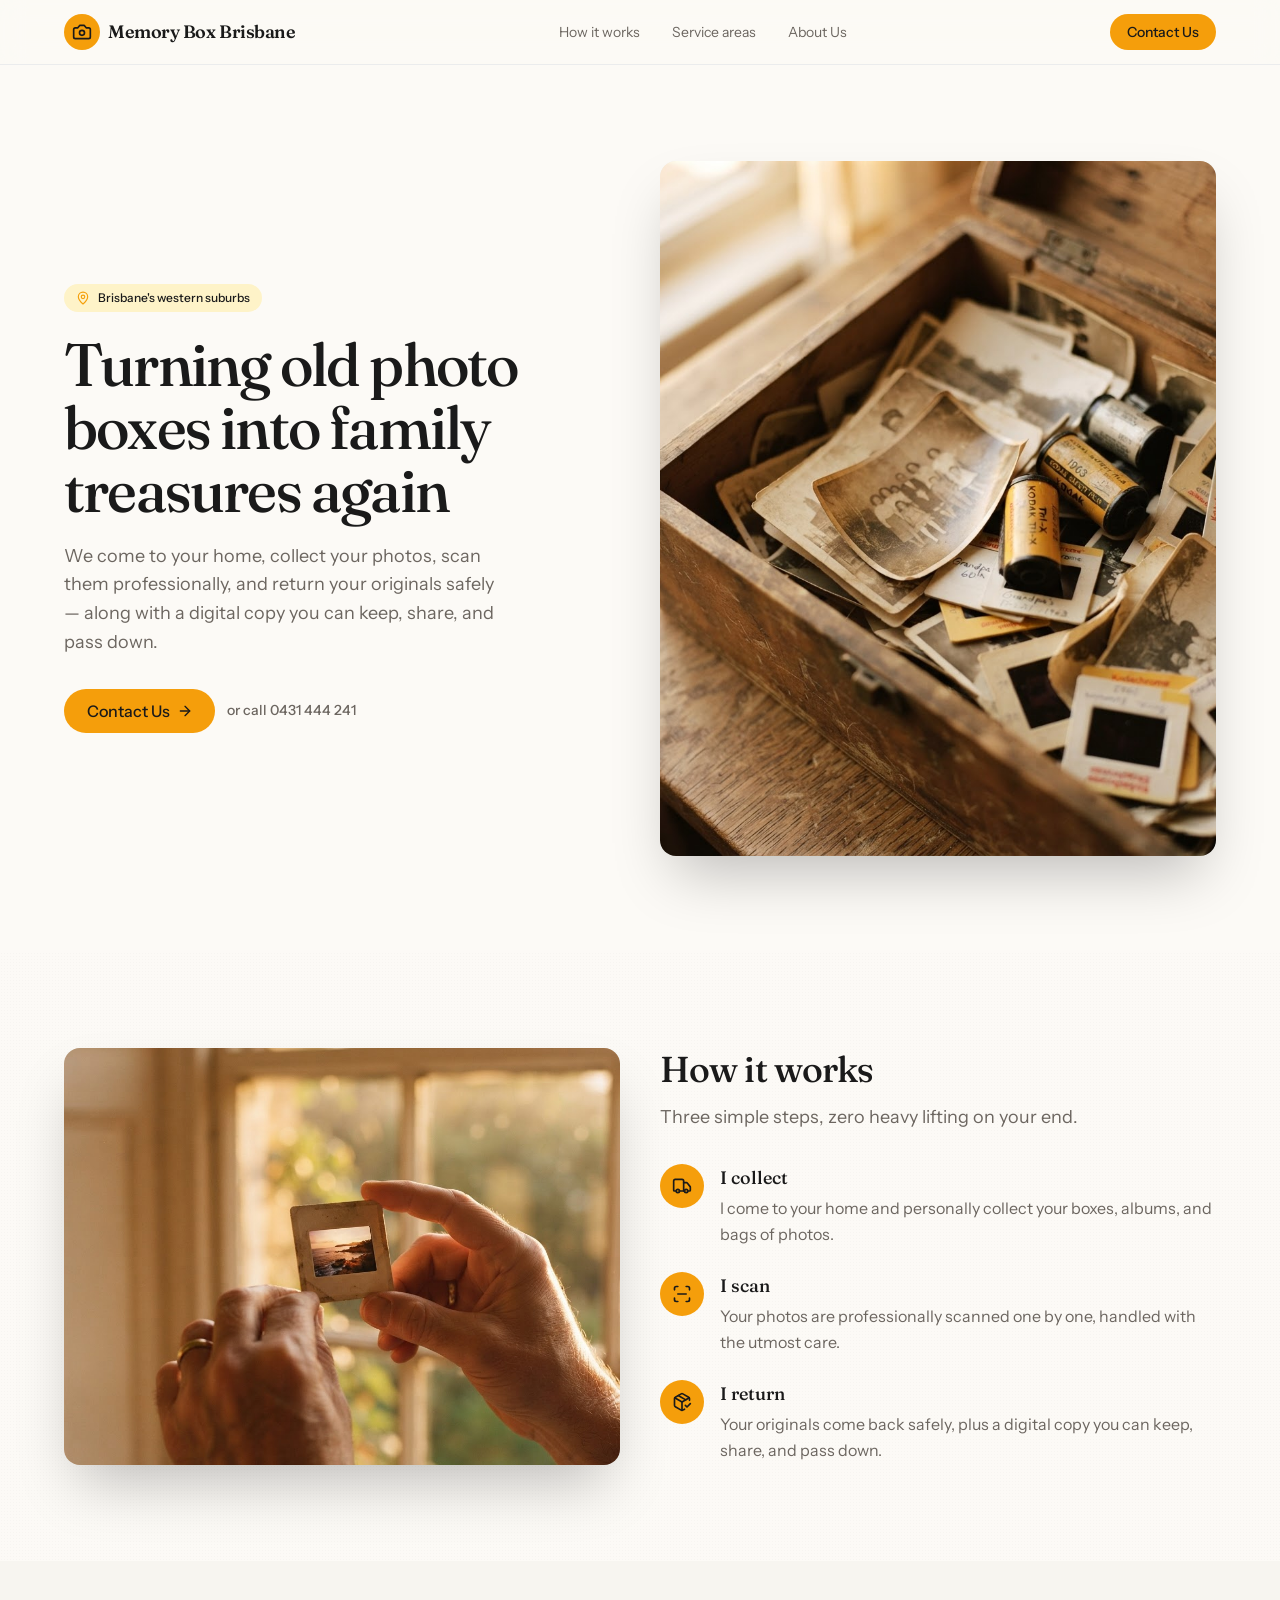
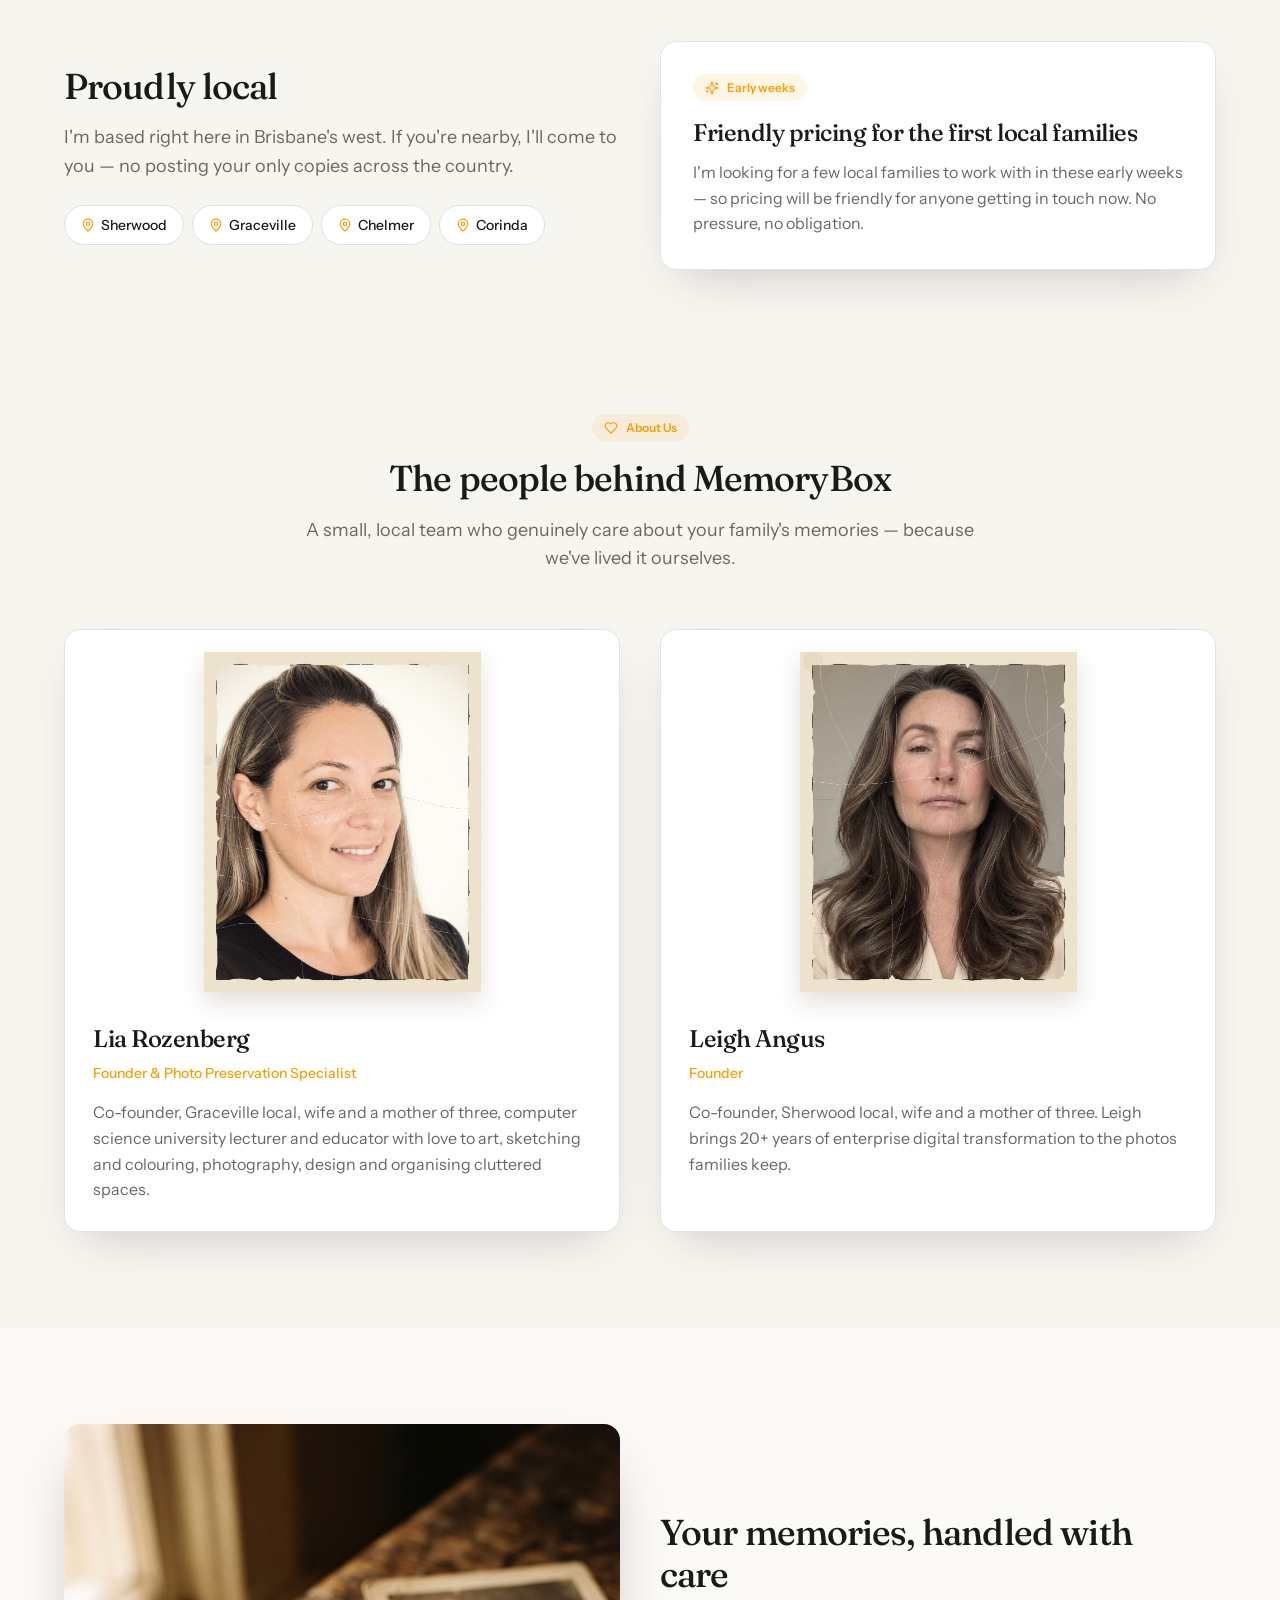
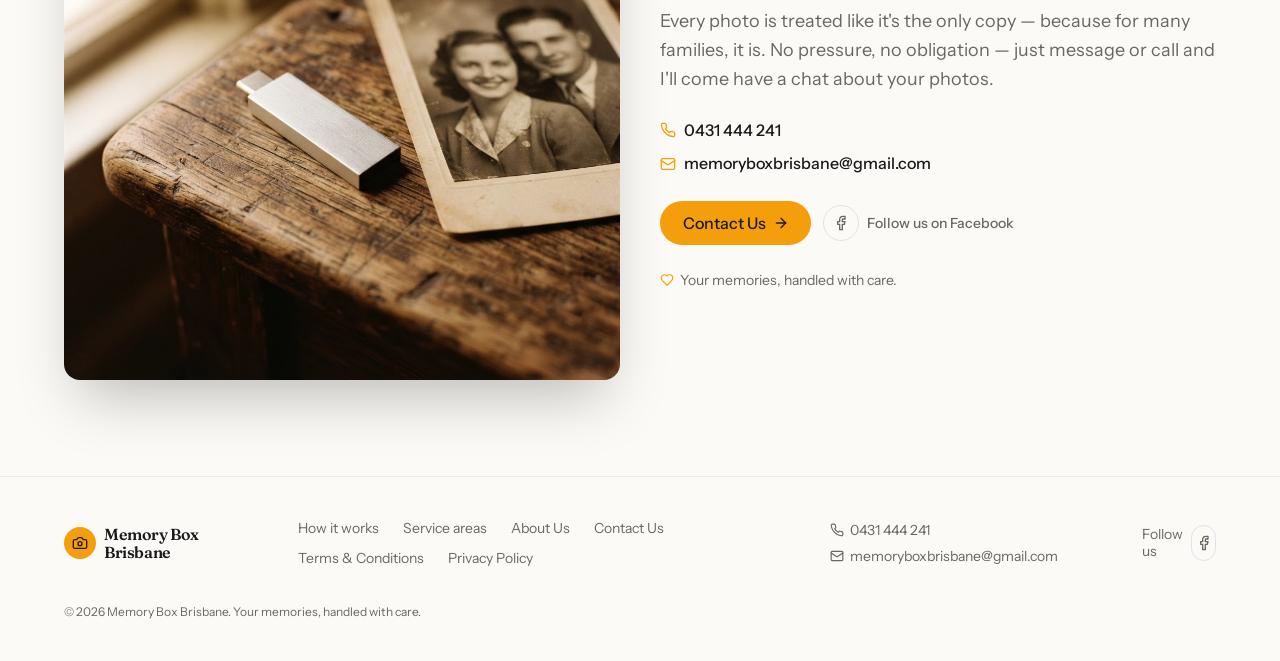
==== commit d9356d18: "Age the founder portraits and shorten their bios. The prints are about half the previous size, with " ====
--- a/index.html
+++ b/index.html
@@ -5,17 +5,17 @@
   <meta name="viewport" content="width=device-width, initial-scale=1">
   <title>Memory Box Brisbane</title>
   <meta name="description" content="Preserve your family history with our professional photo digitisation service. We collect your physical albums and boxes, scan them with care, and return your treasures as high-quality digital files for you to share and pass down.">
-  <link rel="canonical" href="https://ofirro1.github.io/memory-box-brisbane/">
+  <link rel="canonical" href="https://mymemorybox.com.au/">
   <meta property="og:title" content="Memory Box Brisbane">
   <meta property="og:description" content="Turning old photo boxes into family treasures again. Home collection, professional scanning, and your originals returned safely with a digital copy.">
   <meta property="og:type" content="website">
-  <meta property="og:url" content="https://ofirro1.github.io/memory-box-brisbane/">
-  <meta property="og:image" content="https://ofirro1.github.io/memory-box-brisbane/images/logo.jpg">
+  <meta property="og:url" content="https://mymemorybox.com.au/">
+  <meta property="og:image" content="https://mymemorybox.com.au/images/logo.jpg">
   <meta property="og:site_name" content="Memory Box Brisbane">
   <meta name="twitter:card" content="summary_large_image">
   <meta name="twitter:title" content="Memory Box Brisbane">
   <meta name="twitter:description" content="Turning old photo boxes into family treasures again.">
-  <meta name="twitter:image" content="https://ofirro1.github.io/memory-box-brisbane/images/logo.jpg">
+  <meta name="twitter:image" content="https://mymemorybox.com.au/images/logo.jpg">
   <meta name="theme-color" content="#fbf8f4">
   <link rel="icon" href="images/logo.png" type="image/png">
   <link rel="apple-touch-icon" href="images/logo.png">
@@ -29,9 +29,9 @@
     "@type": "LocalBusiness",
     "name": "Memory Box Brisbane",
     "description": "Professional photo digitisation with home collection across Brisbane's west.",
-    "url": "https://ofirro1.github.io/memory-box-brisbane/",
-    "image": "https://ofirro1.github.io/memory-box-brisbane/images/logo.jpg",
-    "logo": "https://ofirro1.github.io/memory-box-brisbane/images/logo.png",
+    "url": "https://mymemorybox.com.au/",
+    "image": "https://mymemorybox.com.au/images/logo.jpg",
+    "logo": "https://mymemorybox.com.au/images/logo.png",
     "email": "memoryboxbrisbane@gmail.com",
     "telephone": "+61431444241",
     "areaServed": ["Sherwood", "Graceville", "Chelmer", "Corinda"],
@@ -177,25 +177,25 @@
         <div class="team">
           <article class="person">
             <div class="person-photo">
-              <img src="images/lia.jpg" alt="Portrait of Lia Rozenberg" width="1200" height="912">
+              <img src="images/lia.jpg" alt="Portrait of Lia Rozenberg" width="990" height="1215">
             </div>
             <div class="person-body">
               <h3>Lia Rozenberg</h3>
               <p class="person-role">Founder &amp; Photo Preservation Specialist</p>
               <div class="person-bio">
-                <p>Graceville local and co-founder of Memory Box Brisbane. It began with her own boxes of family photos, albums, and her grandfather's slides.</p>
+                <p>Co-founder, Graceville local, wife and a mother of three, computer science university lecturer and educator with love to art, sketching and colouring, photography, design and organising cluttered spaces.</p>
               </div>
             </div>
           </article>
           <article class="person">
             <div class="person-photo">
-              <img src="images/leigh.jpg" alt="Portrait of Leigh Angus" width="800" height="1067">
+              <img src="images/leigh.jpg" alt="Portrait of Leigh Angus" width="990" height="1215">
             </div>
             <div class="person-body">
               <h3>Leigh Angus</h3>
               <p class="person-role">Founder</p>
               <div class="person-bio">
-                <p>Sherwood local and co-founder of Memory Box Brisbane. She brings 20+ years of enterprise digital transformation to the photos families keep.</p>
+                <p>Co-founder, Sherwood local, wife and a mother of three. Leigh brings 20+ years of enterprise digital transformation to the photos families keep.</p>
               </div>
             </div>
           </article>
--- a/css/styles.css
+++ b/css/styles.css
@@ -634,14 +634,18 @@
 
 .person-photo {
   position: relative;
-  overflow: hidden;
+  width: 50%;
+  margin: 1.35rem auto 0;
+  overflow: visible;
+  background: transparent;
 }
 
 .person-photo img {
   width: 100%;
-  height: 100%;
-  object-fit: cover;
-  aspect-ratio: 4 / 5;
+  height: auto;
+  object-fit: contain;
+  aspect-ratio: auto;
+  box-shadow: 0 10px 22px rgba(90, 58, 28, 0.16);
 }
 
 .person-tag {
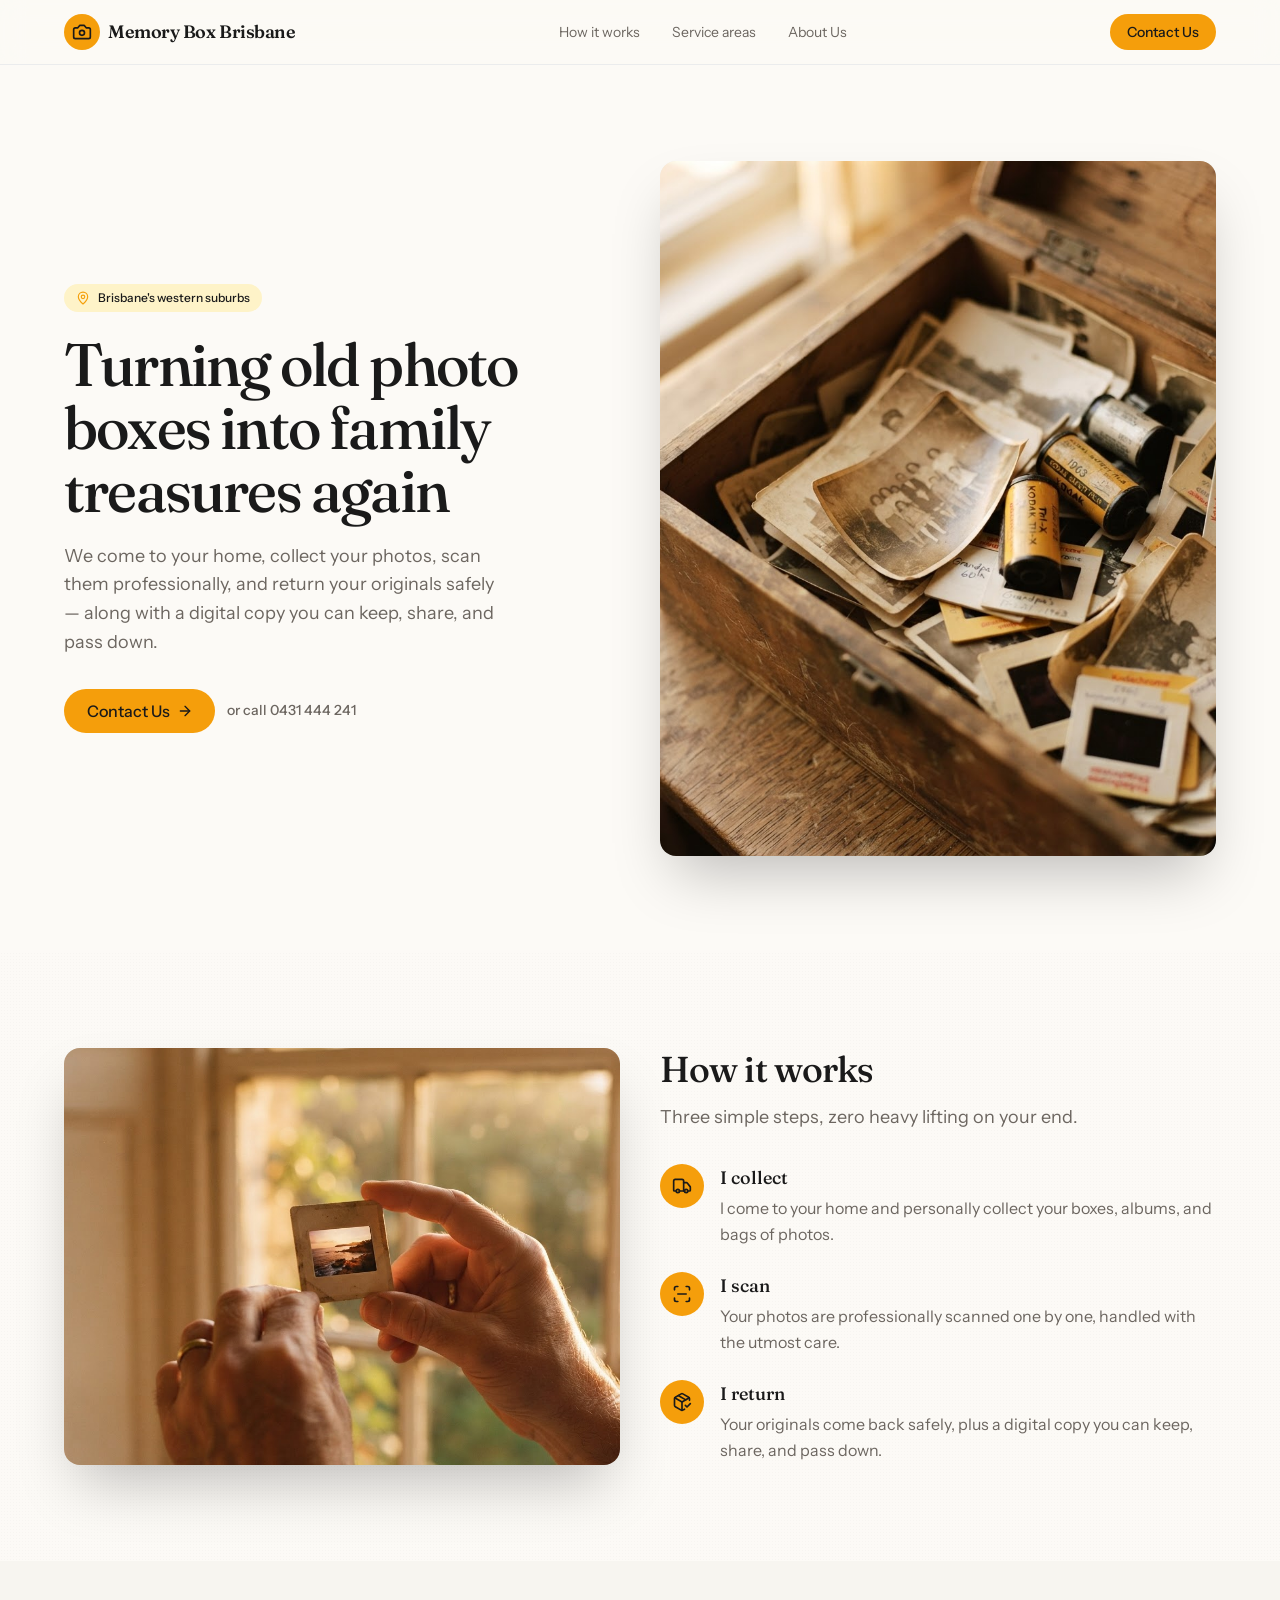
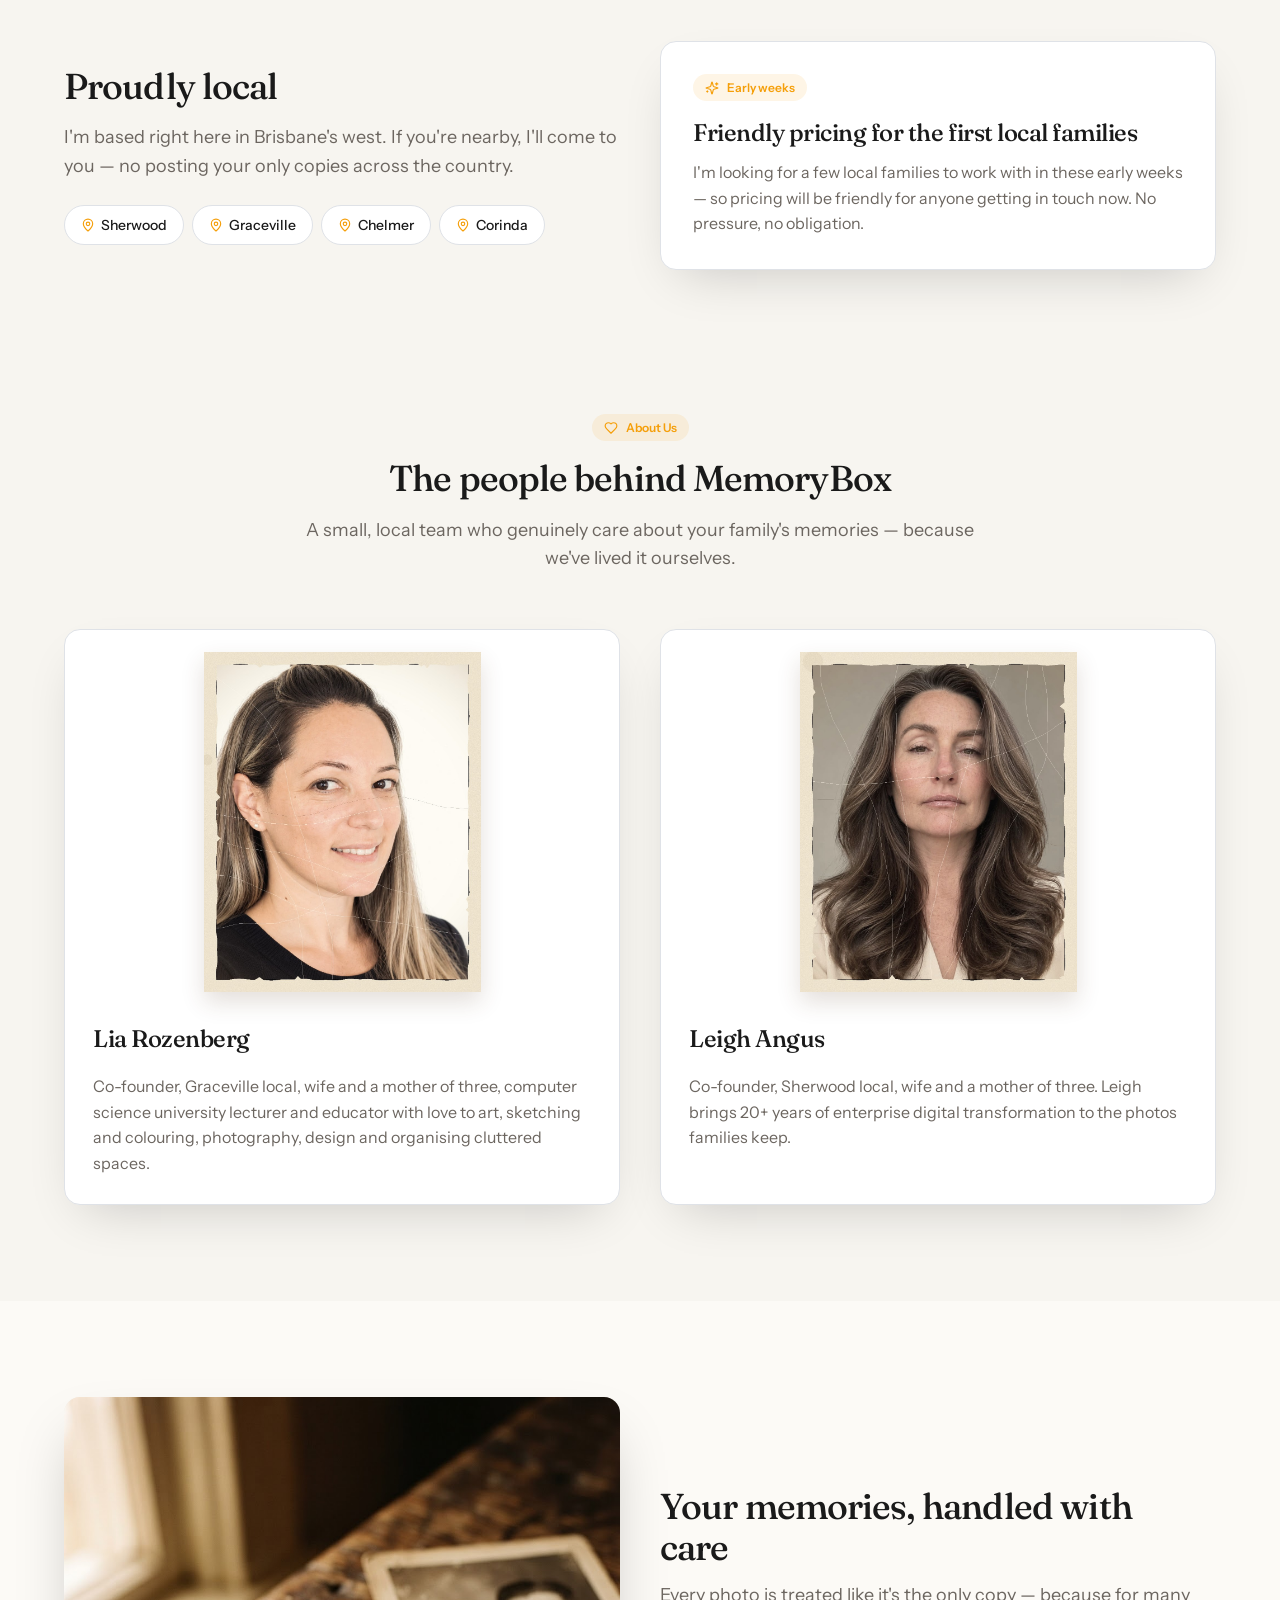
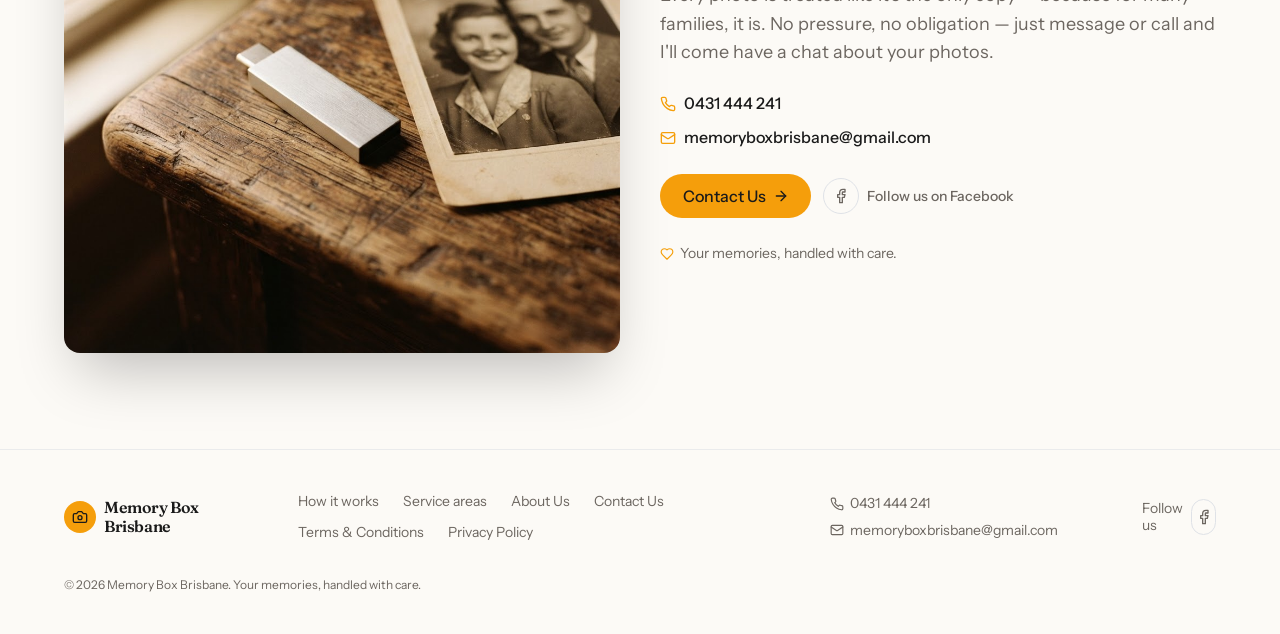
==== commit 5d5eabfc: "Remove the orange role lines under the founder names. The bios already say they are co-founders, so " ====
--- a/index.html
+++ b/index.html
@@ -181,7 +181,6 @@
             </div>
             <div class="person-body">
               <h3>Lia Rozenberg</h3>
-              <p class="person-role">Founder &amp; Photo Preservation Specialist</p>
               <div class="person-bio">
                 <p>Co-founder, Graceville local, wife and a mother of three, computer science university lecturer and educator with love to art, sketching and colouring, photography, design and organising cluttered spaces.</p>
               </div>
@@ -193,7 +192,6 @@
             </div>
             <div class="person-body">
               <h3>Leigh Angus</h3>
-              <p class="person-role">Founder</p>
               <div class="person-bio">
                 <p>Co-founder, Sherwood local, wife and a mother of three. Leigh brings 20+ years of enterprise digital transformation to the photos families keep.</p>
               </div>
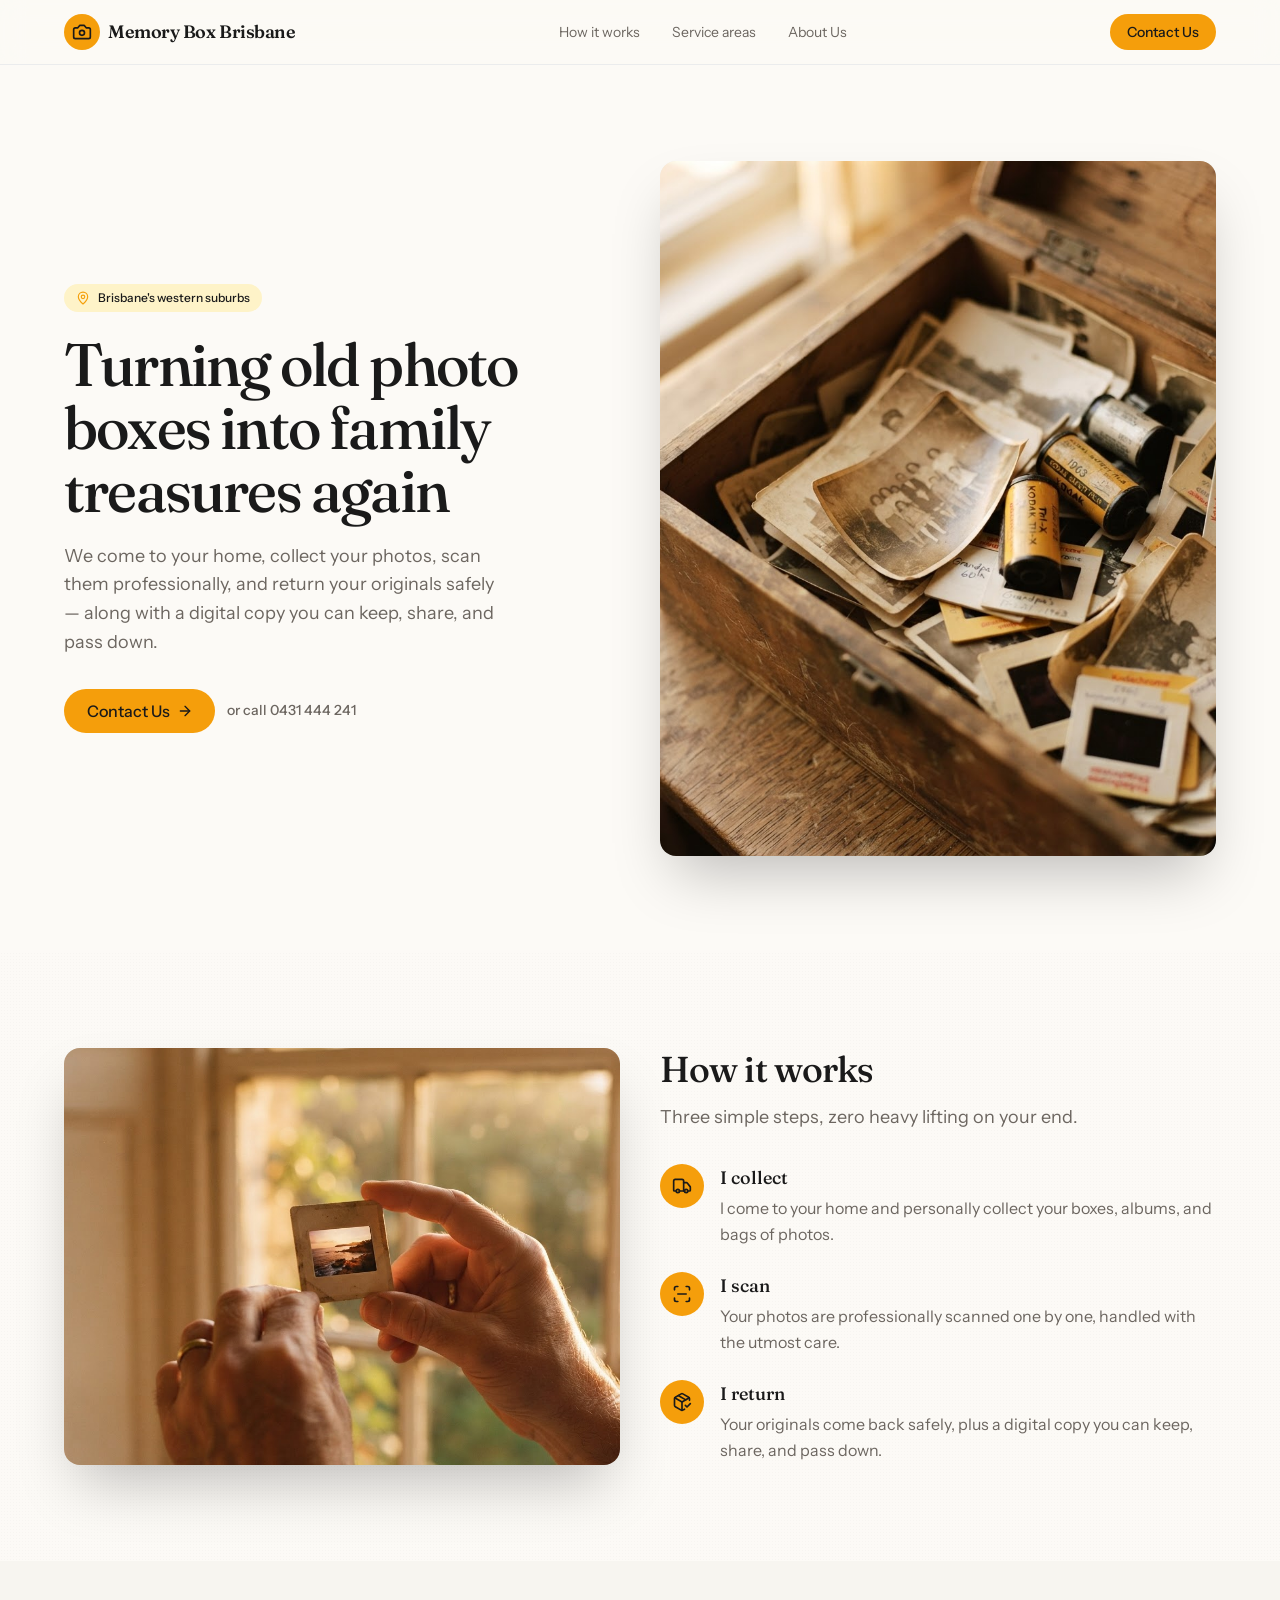
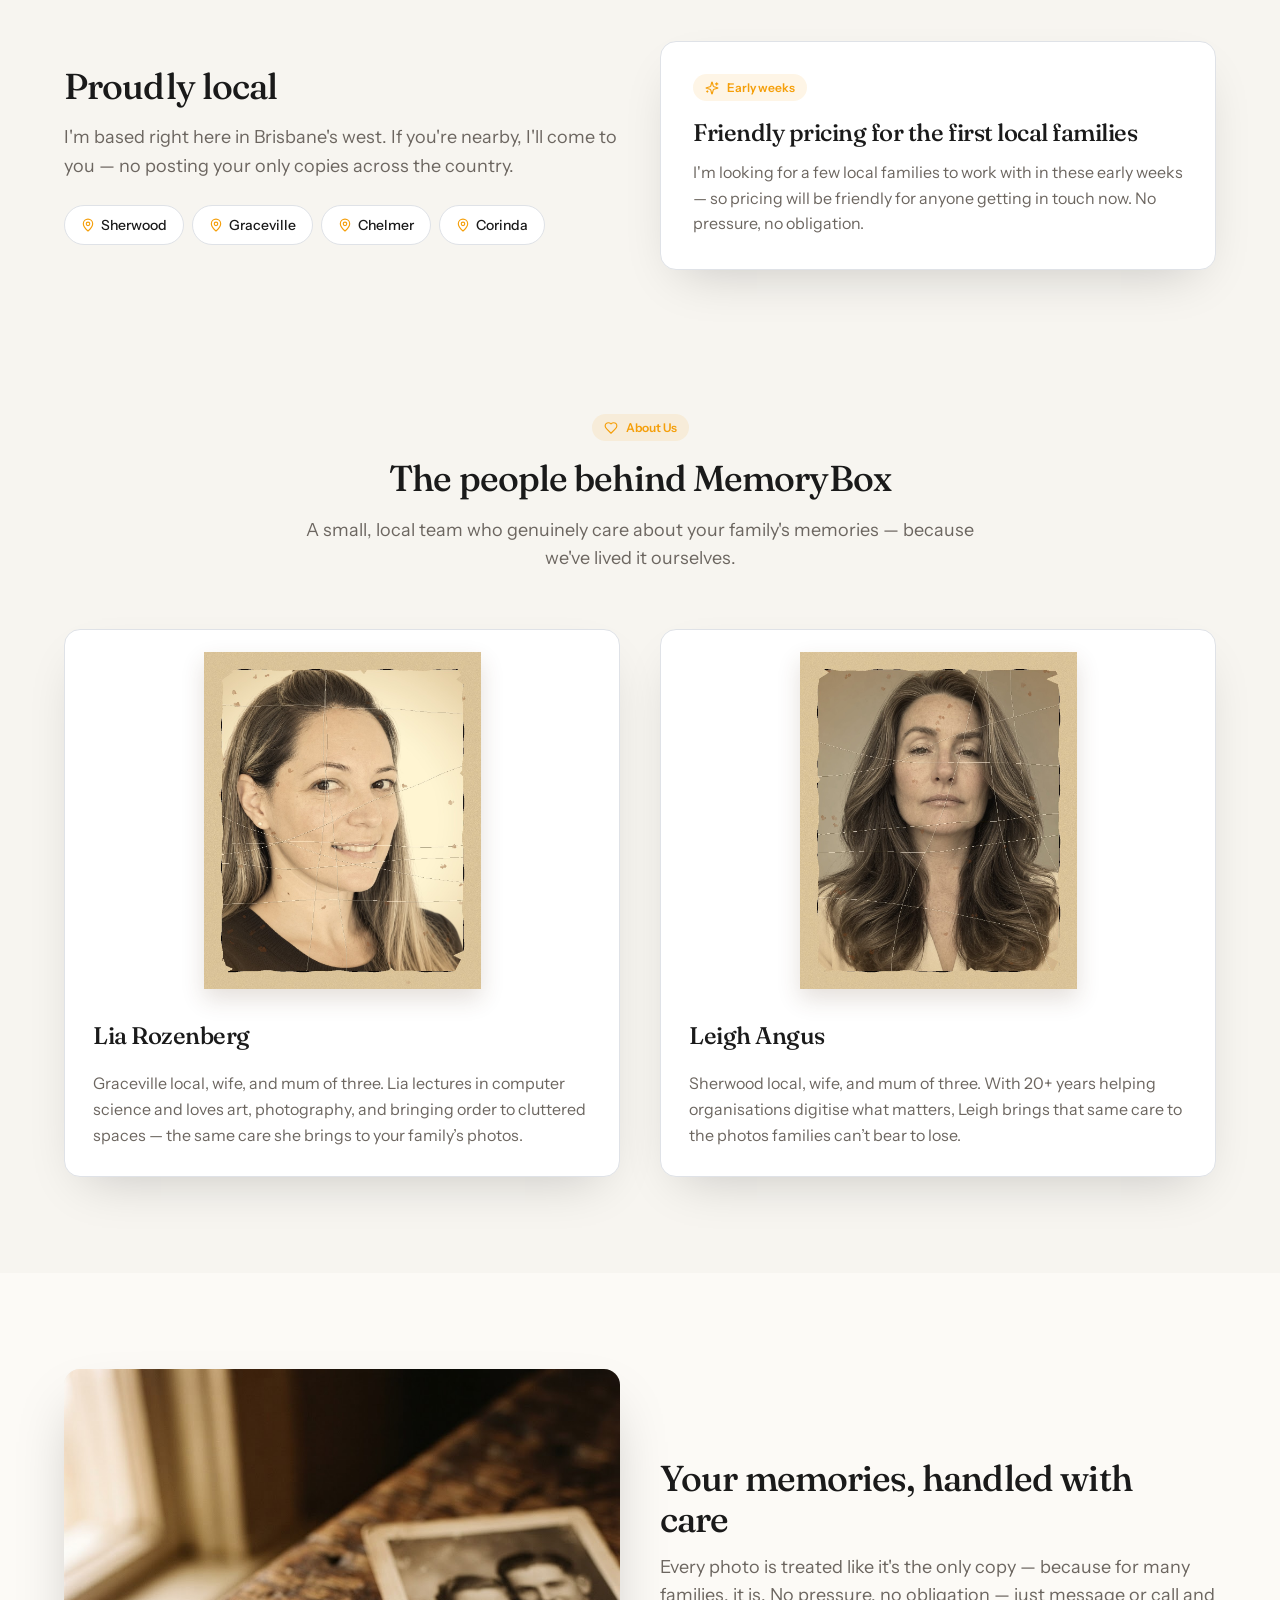
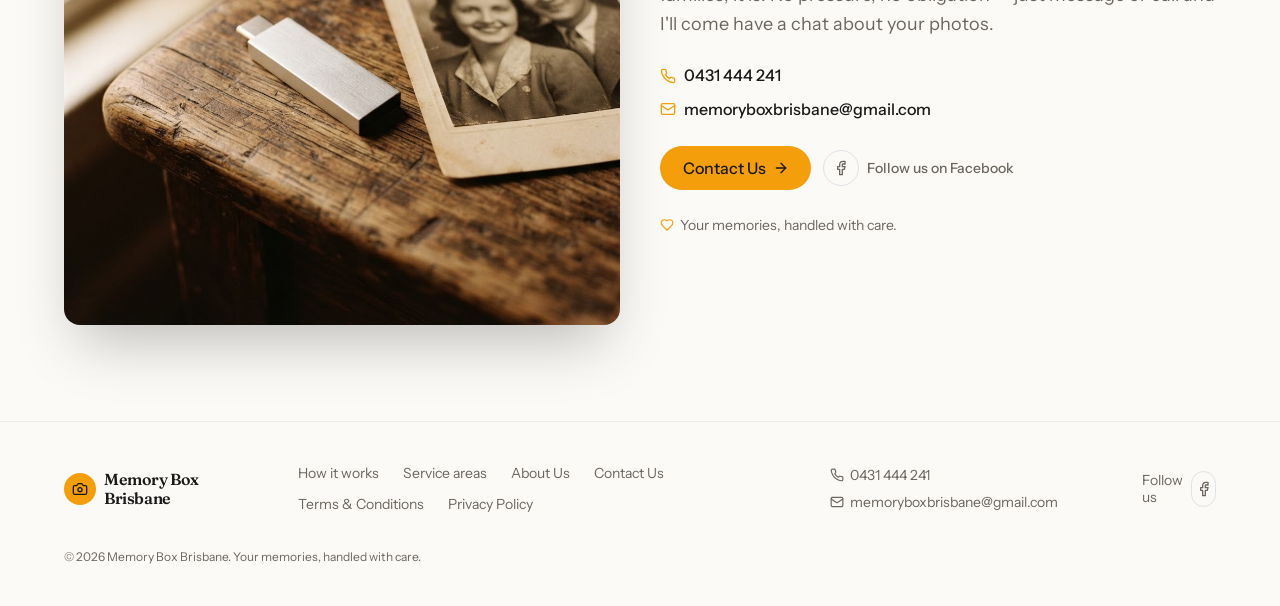
==== commit c46f3413: "Strengthen the aged founder prints and use the approved bios. The portraits keep the same faces, wit" ====
--- a/index.html
+++ b/index.html
@@ -177,23 +177,23 @@
         <div class="team">
           <article class="person">
             <div class="person-photo">
-              <img src="images/lia.jpg" alt="Portrait of Lia Rozenberg" width="990" height="1215">
+              <img src="images/lia.jpg" alt="Portrait of Lia Rozenberg" width="1034" height="1259">
             </div>
             <div class="person-body">
               <h3>Lia Rozenberg</h3>
               <div class="person-bio">
-                <p>Co-founder, Graceville local, wife and a mother of three, computer science university lecturer and educator with love to art, sketching and colouring, photography, design and organising cluttered spaces.</p>
+                <p>Graceville local, wife, and mum of three. Lia lectures in computer science and loves art, photography, and bringing order to cluttered spaces — the same care she brings to your family’s photos.</p>
               </div>
             </div>
           </article>
           <article class="person">
             <div class="person-photo">
-              <img src="images/leigh.jpg" alt="Portrait of Leigh Angus" width="990" height="1215">
+              <img src="images/leigh.jpg" alt="Portrait of Leigh Angus" width="1034" height="1259">
             </div>
             <div class="person-body">
               <h3>Leigh Angus</h3>
               <div class="person-bio">
-                <p>Co-founder, Sherwood local, wife and a mother of three. Leigh brings 20+ years of enterprise digital transformation to the photos families keep.</p>
+                <p>Sherwood local, wife, and mum of three. With 20+ years helping organisations digitise what matters, Leigh brings that same care to the photos families can’t bear to lose.</p>
               </div>
             </div>
           </article>
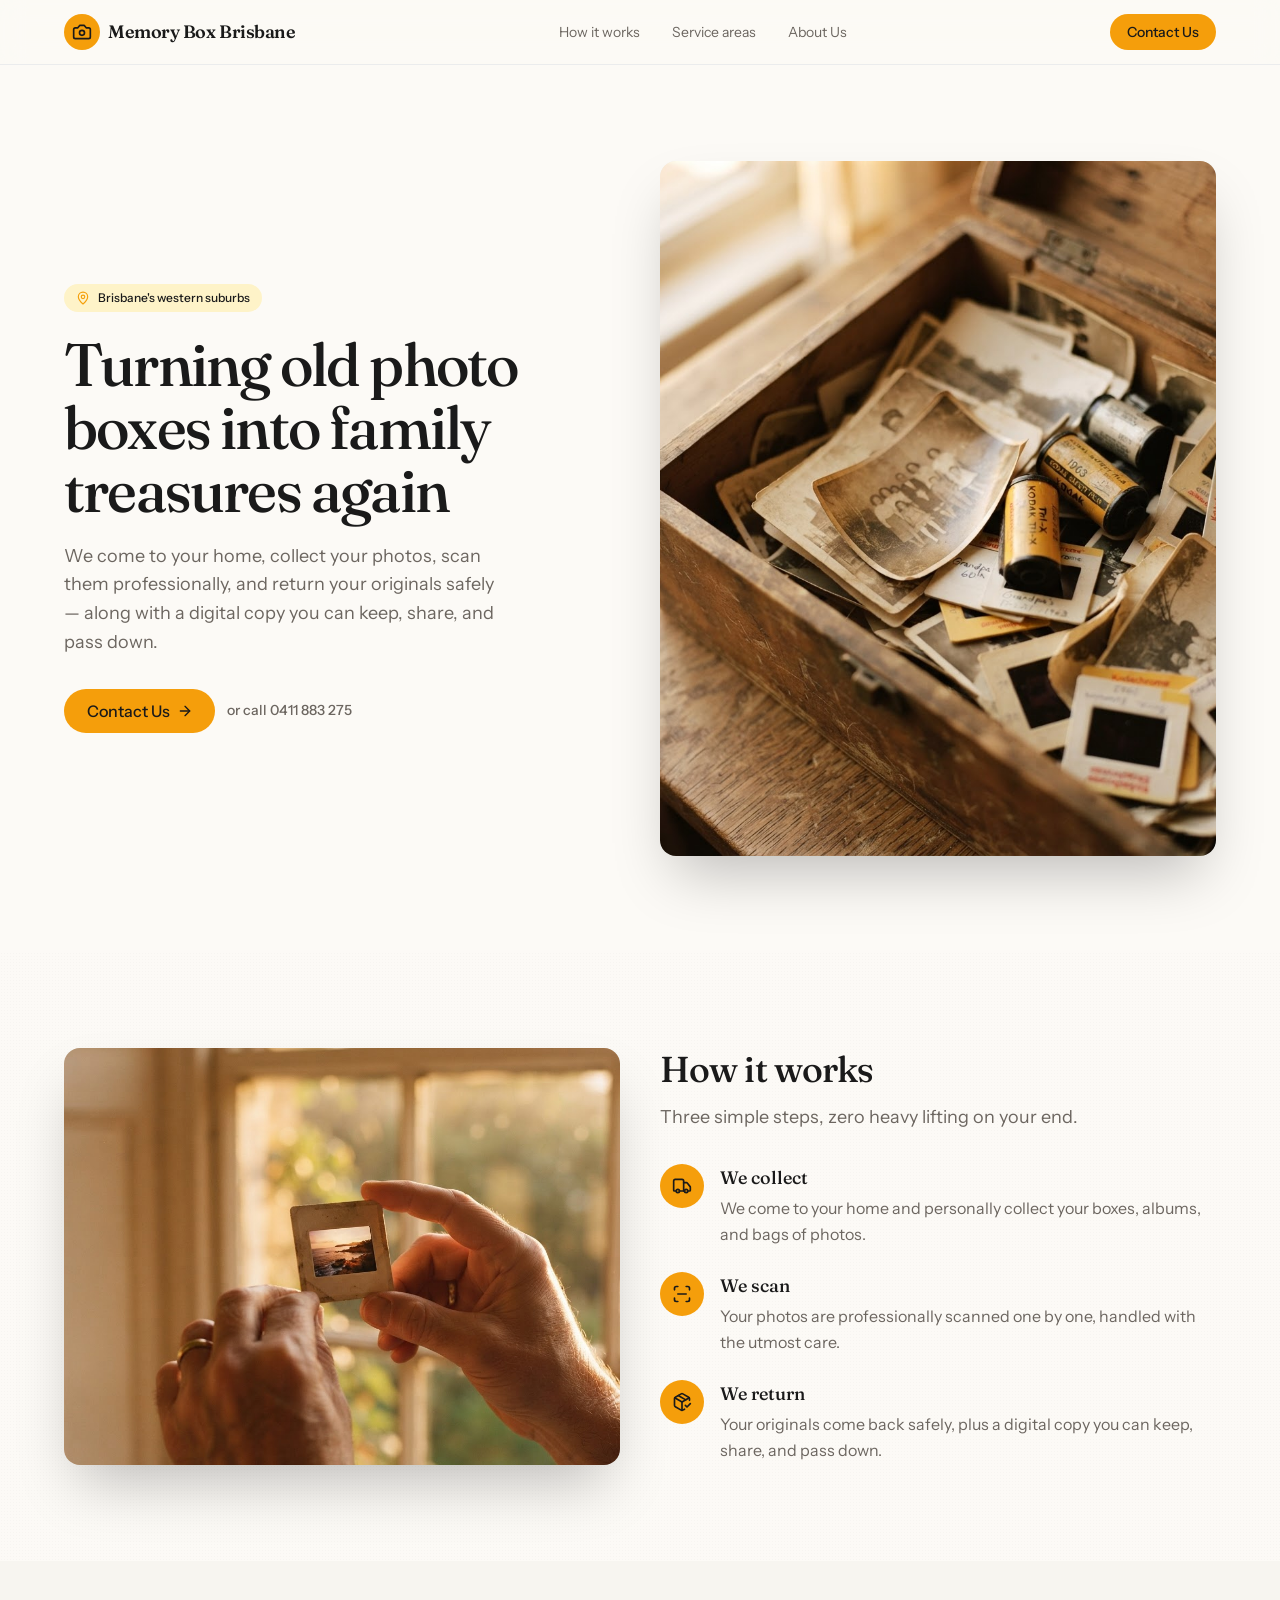
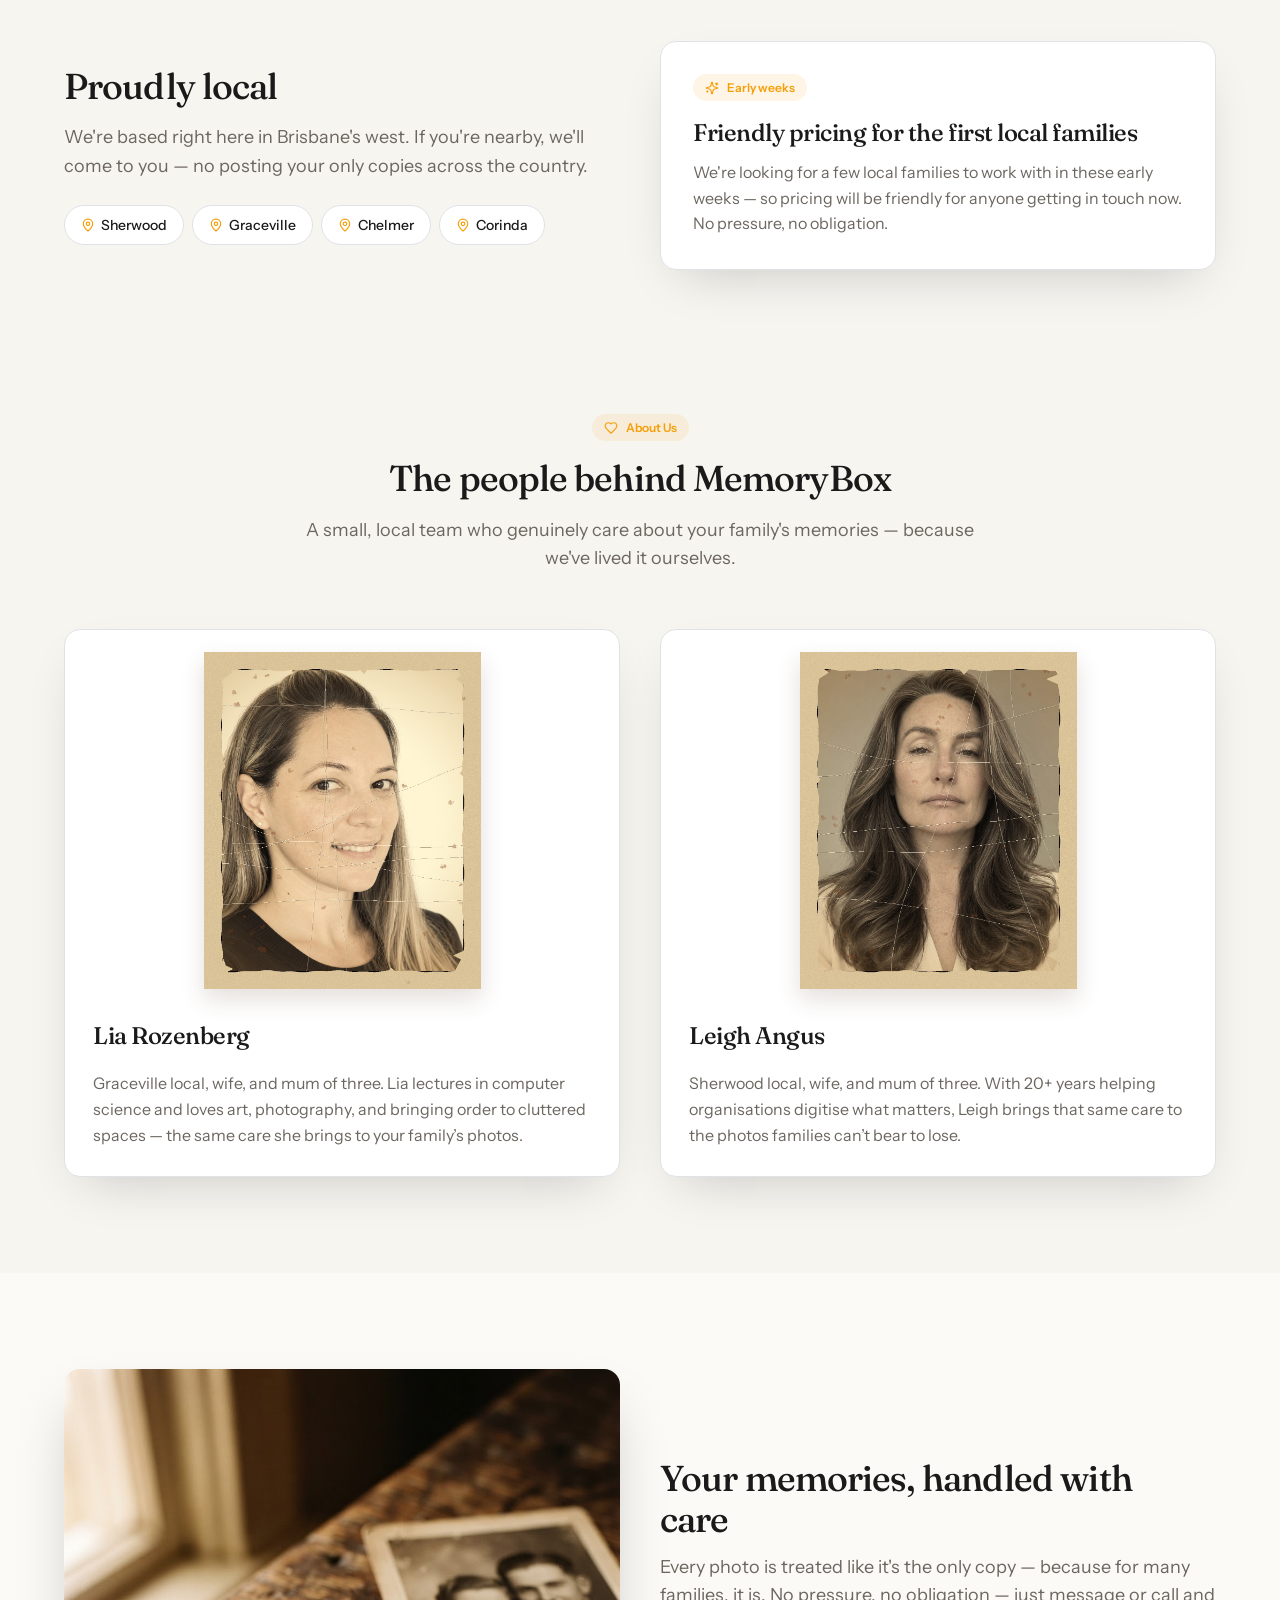
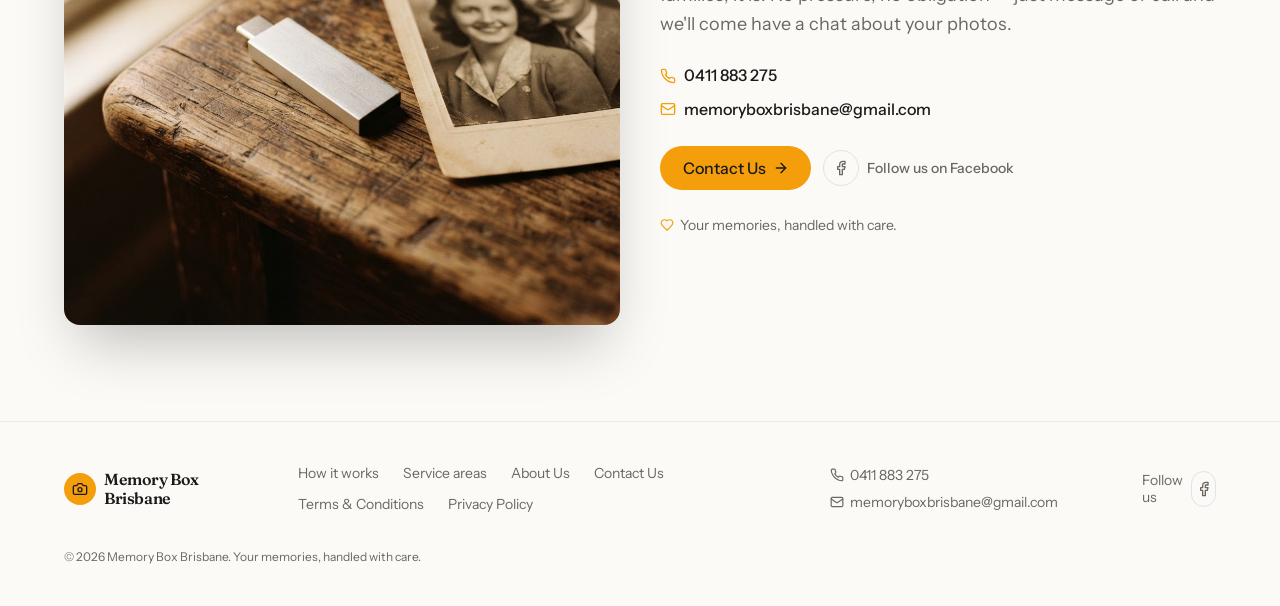
==== commit b0e8521a: "Update the public phone number and switch service copy to We. Replace 0431 444 241 with 0411 883 275" ====
--- a/index.html
+++ b/index.html
@@ -33,7 +33,7 @@
     "image": "https://mymemorybox.com.au/images/logo.jpg",
     "logo": "https://mymemorybox.com.au/images/logo.png",
     "email": "memoryboxbrisbane@gmail.com",
-    "telephone": "+61431444241",
+    "telephone": "+61411883275",
     "areaServed": ["Sherwood", "Graceville", "Chelmer", "Corinda"],
     "address": {
       "@type": "PostalAddress",
@@ -97,7 +97,7 @@
               Contact Us
               <svg class="icon" aria-hidden="true"><use href="icons.svg#i-arrowright"></use></svg>
             </a>
-            <a class="text-link" href="tel:0431444241">or call 0431 444 241</a>
+            <a class="text-link" href="tel:+61411883275">or call 0411 883 275</a>
           </div>
         </div>
         <div class="photo-frame ratio-4-5">
@@ -118,21 +118,21 @@
             <li>
               <span class="step-icon"><svg class="icon icon-md" aria-hidden="true"><use href="icons.svg#i-truck"></use></svg></span>
               <div>
-                <p class="step-title">I collect</p>
-                <p class="step-text">I come to your home and personally collect your boxes, albums, and bags of photos.</p>
+                <p class="step-title">We collect</p>
+                <p class="step-text">We come to your home and personally collect your boxes, albums, and bags of photos.</p>
               </div>
             </li>
             <li>
               <span class="step-icon"><svg class="icon icon-md" aria-hidden="true"><use href="icons.svg#i-scanline"></use></svg></span>
               <div>
-                <p class="step-title">I scan</p>
+                <p class="step-title">We scan</p>
                 <p class="step-text">Your photos are professionally scanned one by one, handled with the utmost care.</p>
               </div>
             </li>
             <li>
               <span class="step-icon"><svg class="icon icon-md" aria-hidden="true"><use href="icons.svg#i-packagecheck"></use></svg></span>
               <div>
-                <p class="step-title">I return</p>
+                <p class="step-title">We return</p>
                 <p class="step-text">Your originals come back safely, plus a digital copy you can keep, share, and pass down.</p>
               </div>
             </li>
@@ -145,7 +145,7 @@
       <div class="wrap local-grid">
         <div class="local-copy">
           <h2 class="section-title">Proudly local</h2>
-          <p class="section-lead">I'm based right here in Brisbane's west. If you're nearby, I'll come to you — no posting your only copies across the country.</p>
+          <p class="section-lead">We're based right here in Brisbane's west. If you're nearby, we'll come to you — no posting your only copies across the country.</p>
           <div class="chips">
             <span class="chip"><svg class="icon icon-xs" aria-hidden="true"><use href="icons.svg#i-mappin"></use></svg> Sherwood</span>
             <span class="chip"><svg class="icon icon-xs" aria-hidden="true"><use href="icons.svg#i-mappin"></use></svg> Graceville</span>
@@ -159,7 +159,7 @@
             Early weeks
           </span>
           <h3>Friendly pricing for the first local families</h3>
-          <p>I'm looking for a few local families to work with in these early weeks — so pricing will be friendly for anyone getting in touch now. No pressure, no obligation.</p>
+          <p>We're looking for a few local families to work with in these early weeks — so pricing will be friendly for anyone getting in touch now. No pressure, no obligation.</p>
         </aside>
       </div>
     </section>
@@ -208,11 +208,11 @@
         </div>
         <div class="how-copy">
           <h2 class="section-title">Your memories, handled with care</h2>
-          <p class="section-lead">Every photo is treated like it's the only copy — because for many families, it is. No pressure, no obligation — just message or call and I'll come have a chat about your photos.</p>
+          <p class="section-lead">Every photo is treated like it's the only copy — because for many families, it is. No pressure, no obligation — just message or call and we'll come have a chat about your photos.</p>
           <div class="contact-lines">
-            <a href="tel:0431444241">
+            <a href="tel:+61411883275">
               <svg class="icon" aria-hidden="true"><use href="icons.svg#i-phone"></use></svg>
-              0431 444 241
+              0411 883 275
             </a>
             <a href="mailto:memoryboxbrisbane@gmail.com?subject=I%20want%20to%20know%20more">
               <svg class="icon" aria-hidden="true"><use href="icons.svg#i-mail"></use></svg>
@@ -258,9 +258,9 @@
           <a href="privacy/">Privacy Policy</a>
         </nav>
         <div class="footer-contact">
-          <a href="tel:0431444241">
+          <a href="tel:+61411883275">
             <svg class="icon icon-xs" aria-hidden="true"><use href="icons.svg#i-phone"></use></svg>
-            0431 444 241
+            0411 883 275
           </a>
           <a href="mailto:memoryboxbrisbane@gmail.com?subject=I%20want%20to%20know%20more">
             <svg class="icon icon-xs" aria-hidden="true"><use href="icons.svg#i-mail"></use></svg>
@@ -280,7 +280,7 @@
 
   <div class="mobile-bar">
     <div class="mobile-bar-inner">
-      <a class="btn btn-call" href="tel:0431444241">
+      <a class="btn btn-call" href="tel:+61411883275">
         <svg class="icon" aria-hidden="true"><use href="icons.svg#i-phone"></use></svg>
         Call
       </a>
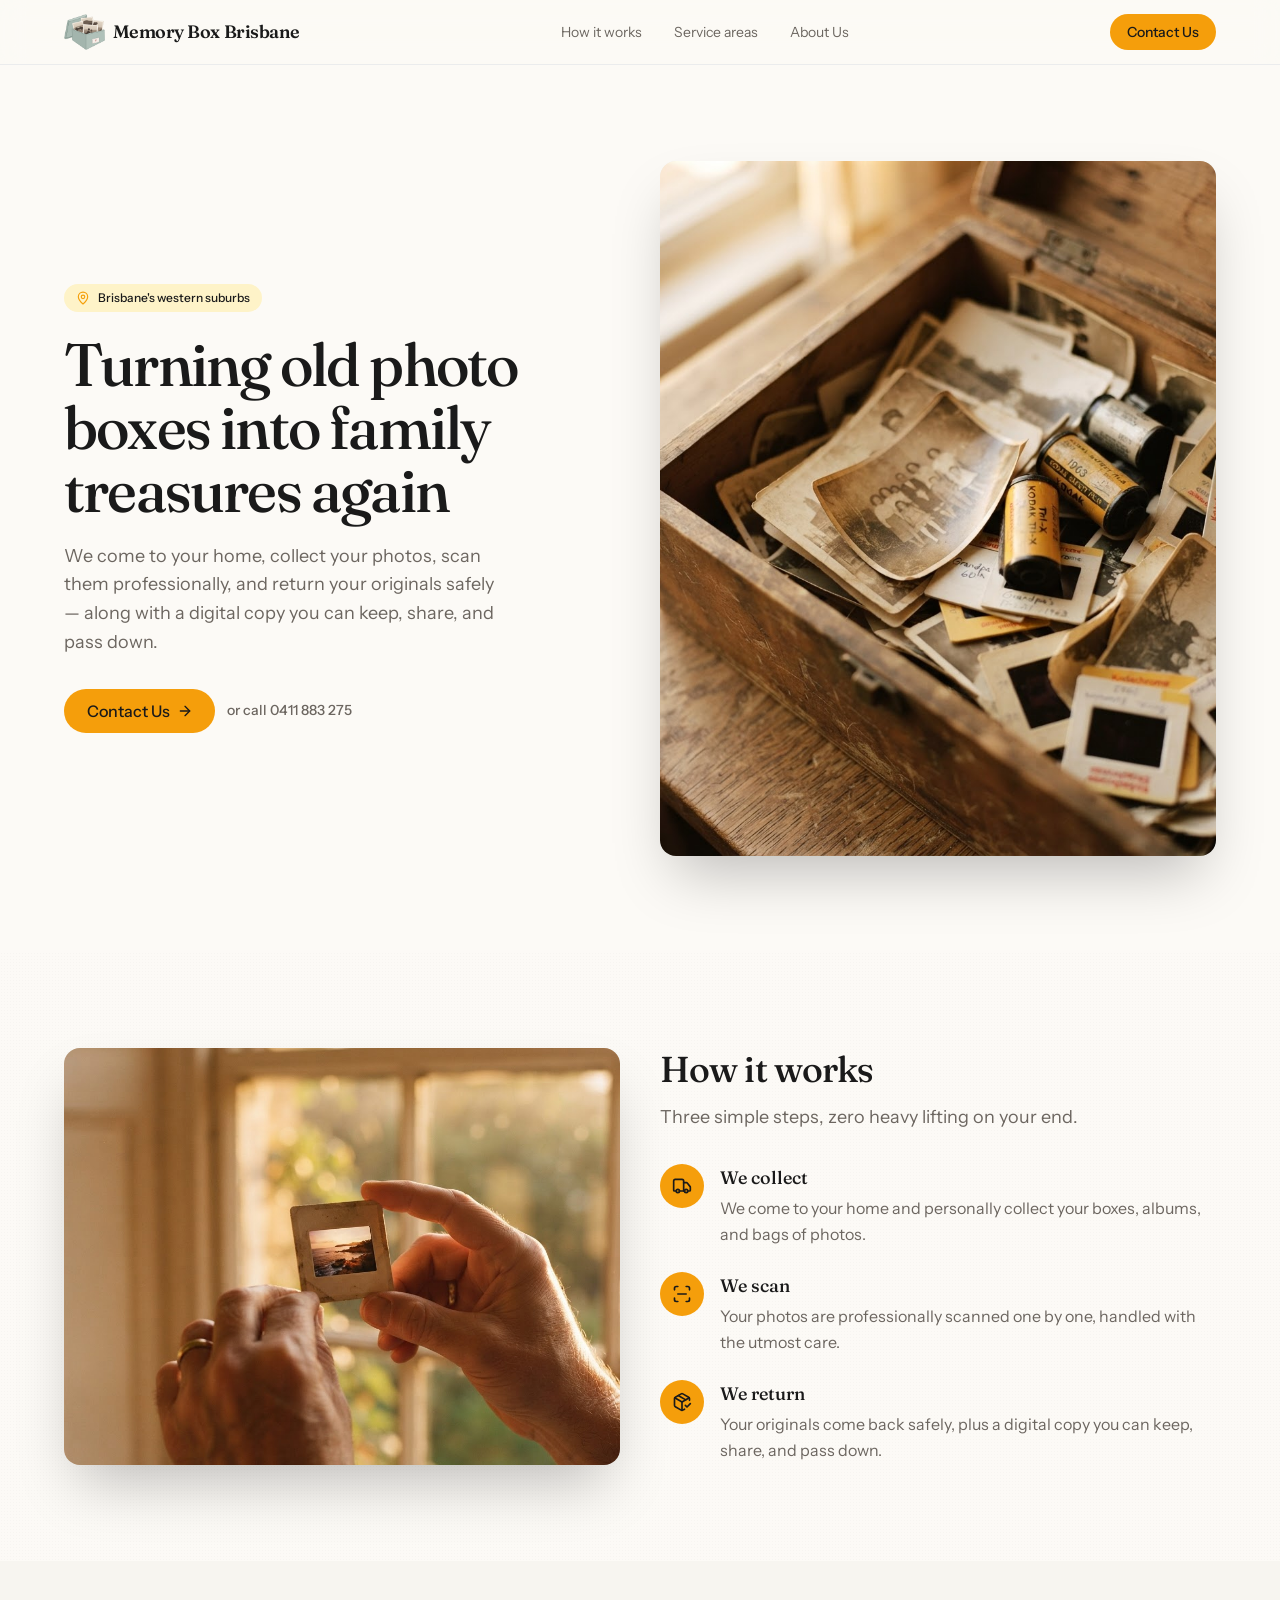
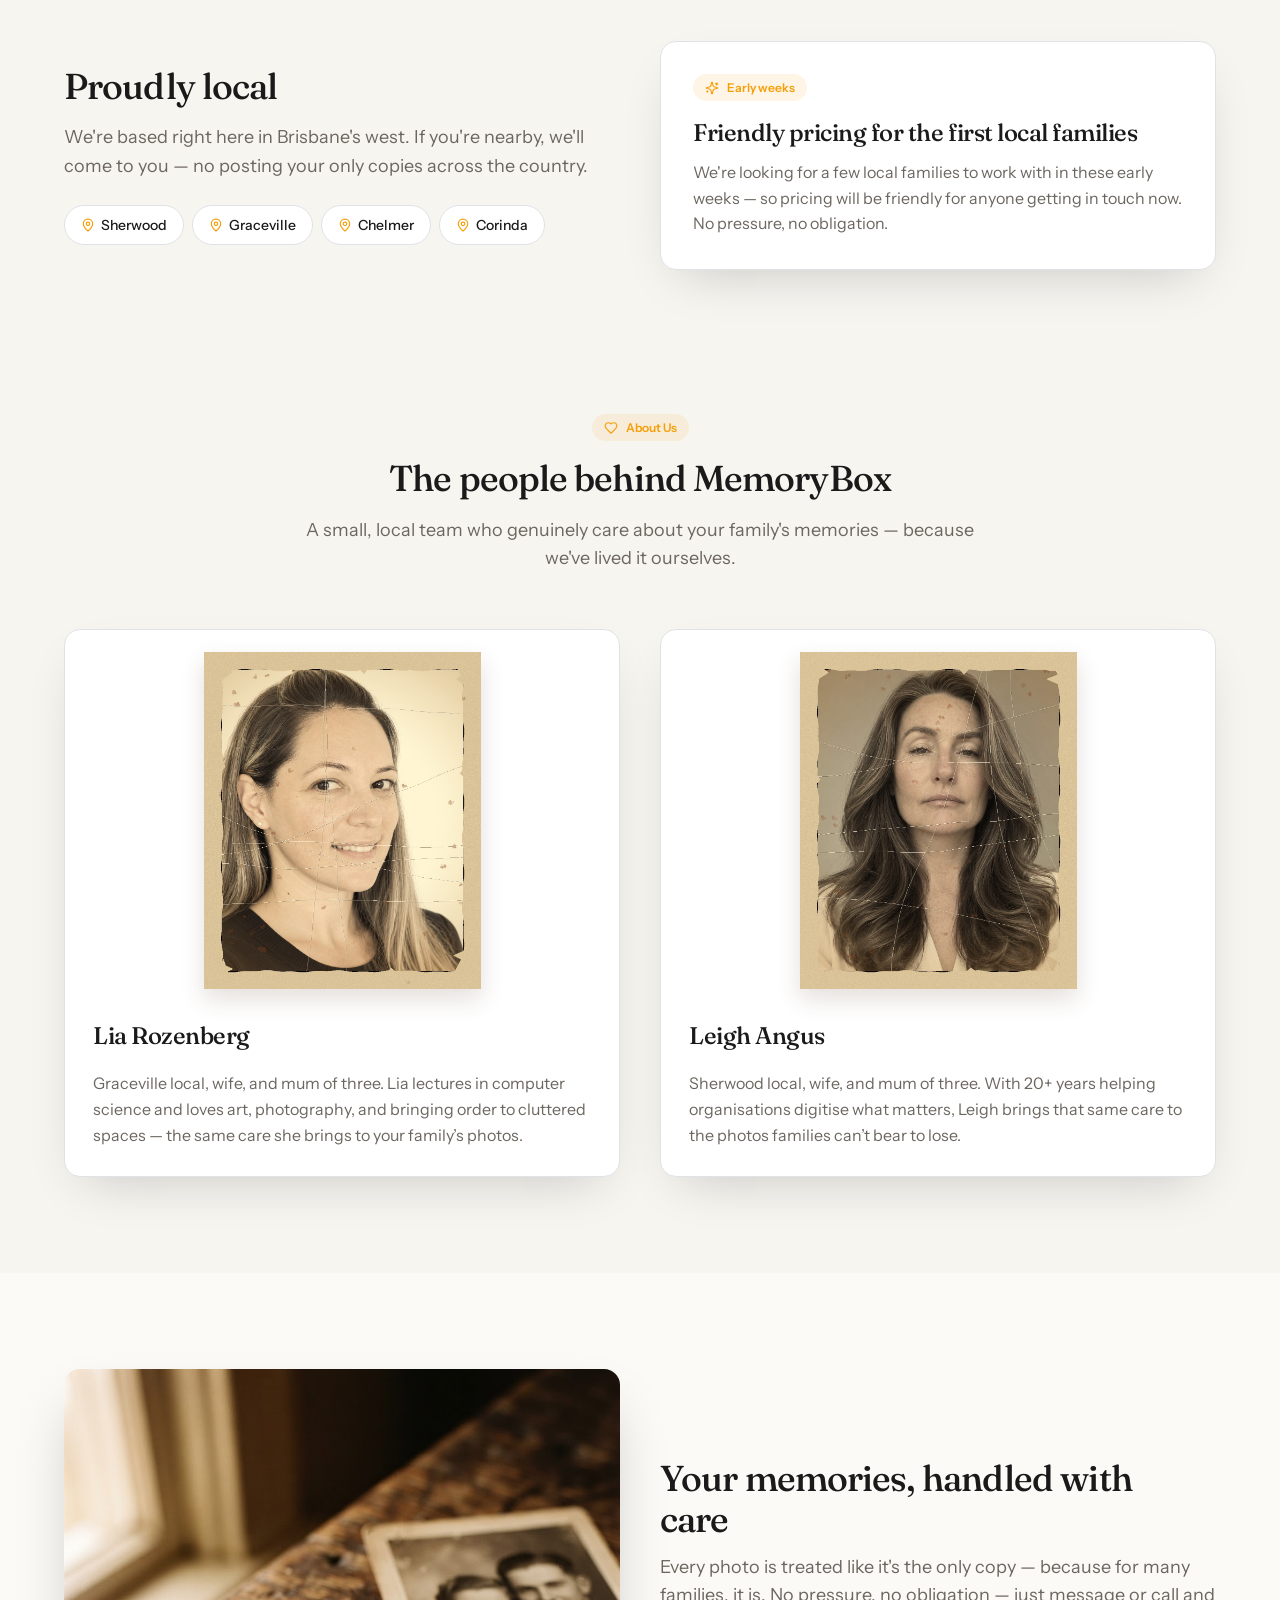
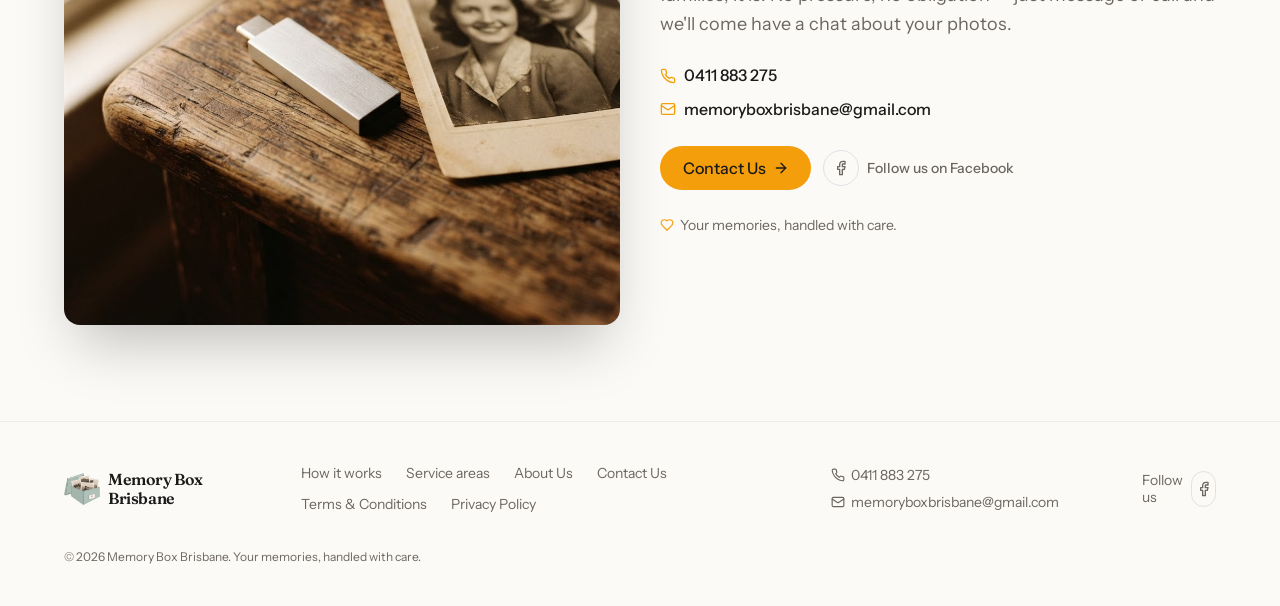
==== commit 1f9fac06: "Replace the camera mark with the Memory Box logo. Use an icon crop of the new artwork in the header " ====
--- a/index.html
+++ b/index.html
@@ -53,9 +53,7 @@
   <header class="site-header">
     <div class="wrap header-inner">
       <a class="brand" href="./">
-        <span class="brand-mark">
-          <svg class="icon icon-md" aria-hidden="true"><use href="icons.svg#i-camera"></use></svg>
-        </span>
+        <img class="brand-mark" src="images/logo-mark.png" alt="" width="270" height="240">
         Memory Box Brisbane
       </a>
       <nav class="nav-desktop" aria-label="Primary">
@@ -244,9 +242,7 @@
     <div class="wrap">
       <div class="footer-row">
         <a class="brand footer-brand" href="./">
-          <span class="brand-mark sm">
-            <svg class="icon" aria-hidden="true"><use href="icons.svg#i-camera"></use></svg>
-          </span>
+          <img class="brand-mark sm" src="images/logo-mark.png" alt="" width="270" height="240">
           <span class="brand-name">Memory Box Brisbane</span>
         </a>
         <nav class="footer-links" aria-label="Footer">
--- a/css/styles.css
+++ b/css/styles.css
@@ -163,19 +163,19 @@
 }
 
 .brand-mark {
-  width: 2.25rem;
   height: 2.25rem;
-  border-radius: 999px;
-  background: #f59e0b;
-  color: #1a1a1a;
-  display: inline-flex;
-  align-items: center;
-  justify-content: center;
+  width: auto;
+  max-width: none;
+  flex: 0 0 auto;
+  display: block;
+  background: none;
+  border-radius: 0;
+  object-fit: contain;
 }
 
 .brand-mark.sm {
-  width: 2rem;
   height: 2rem;
+  width: auto;
 }
 
 .nav-desktop {
